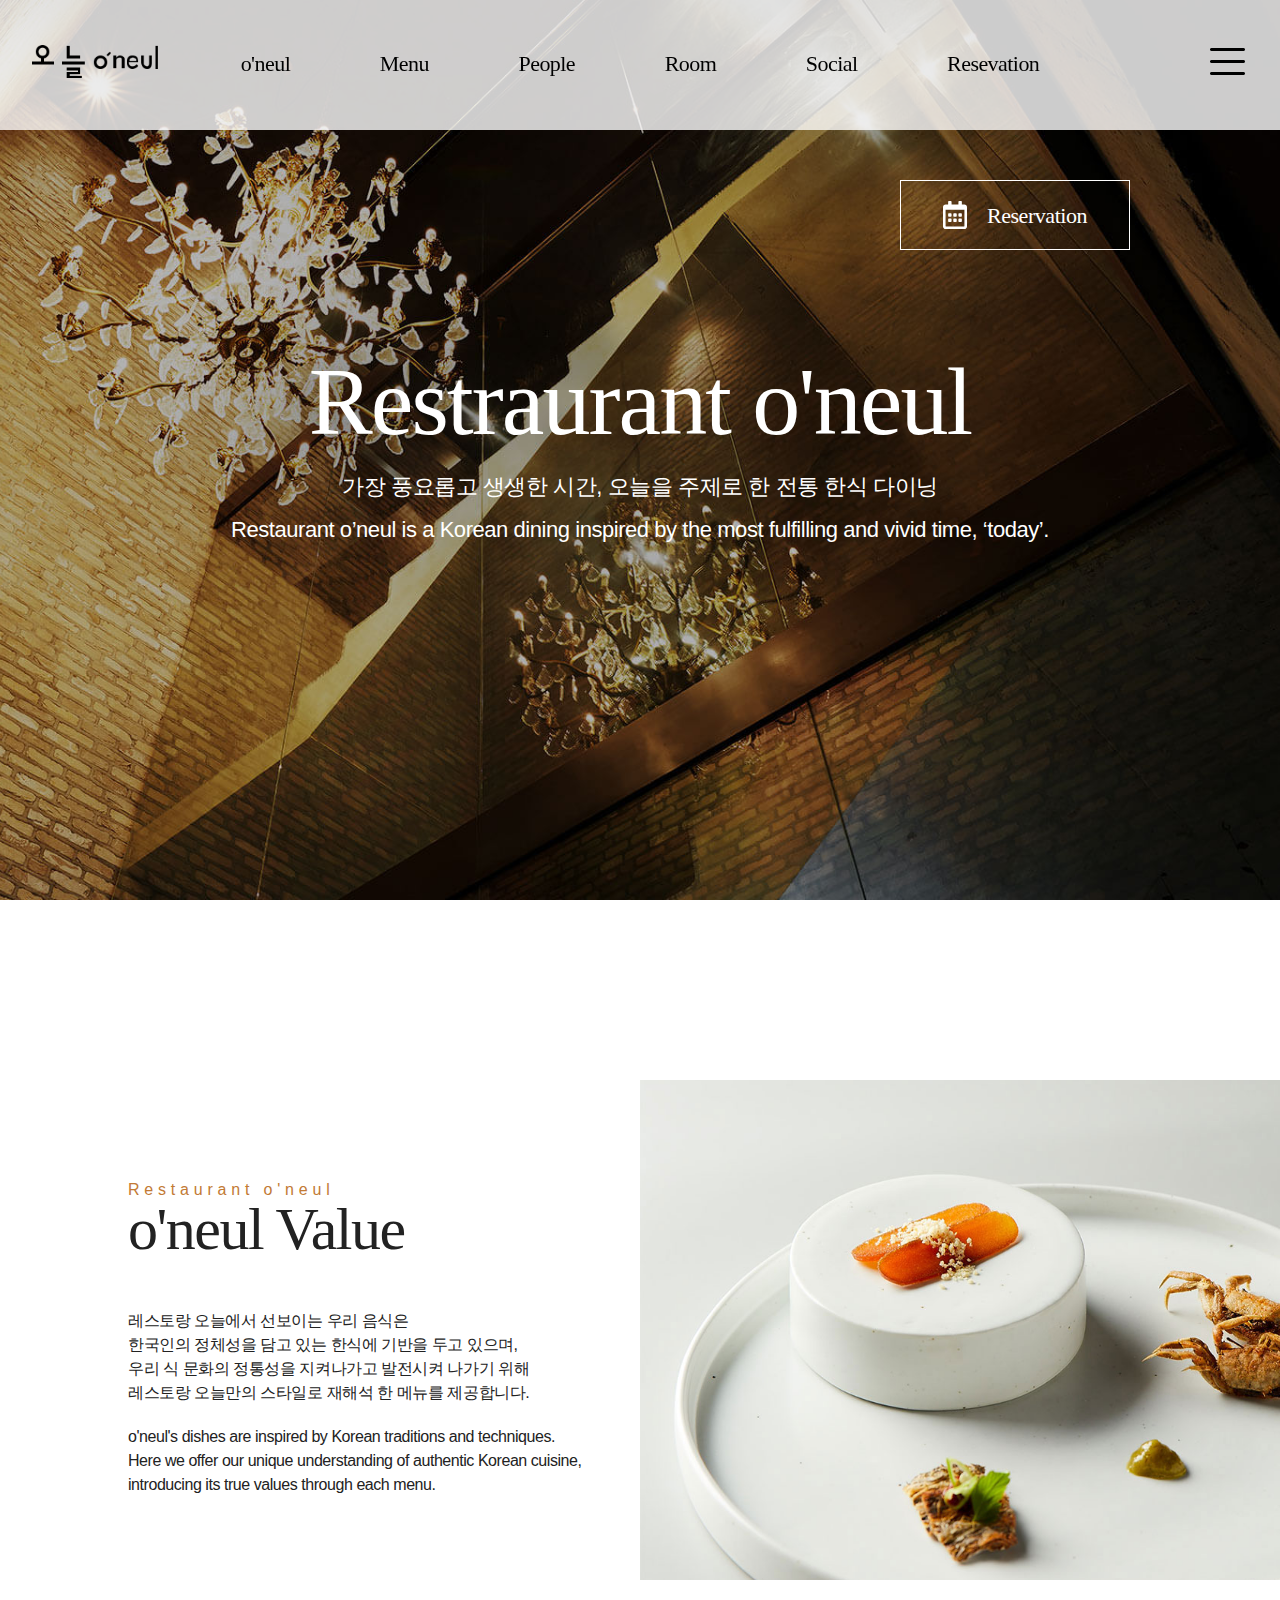
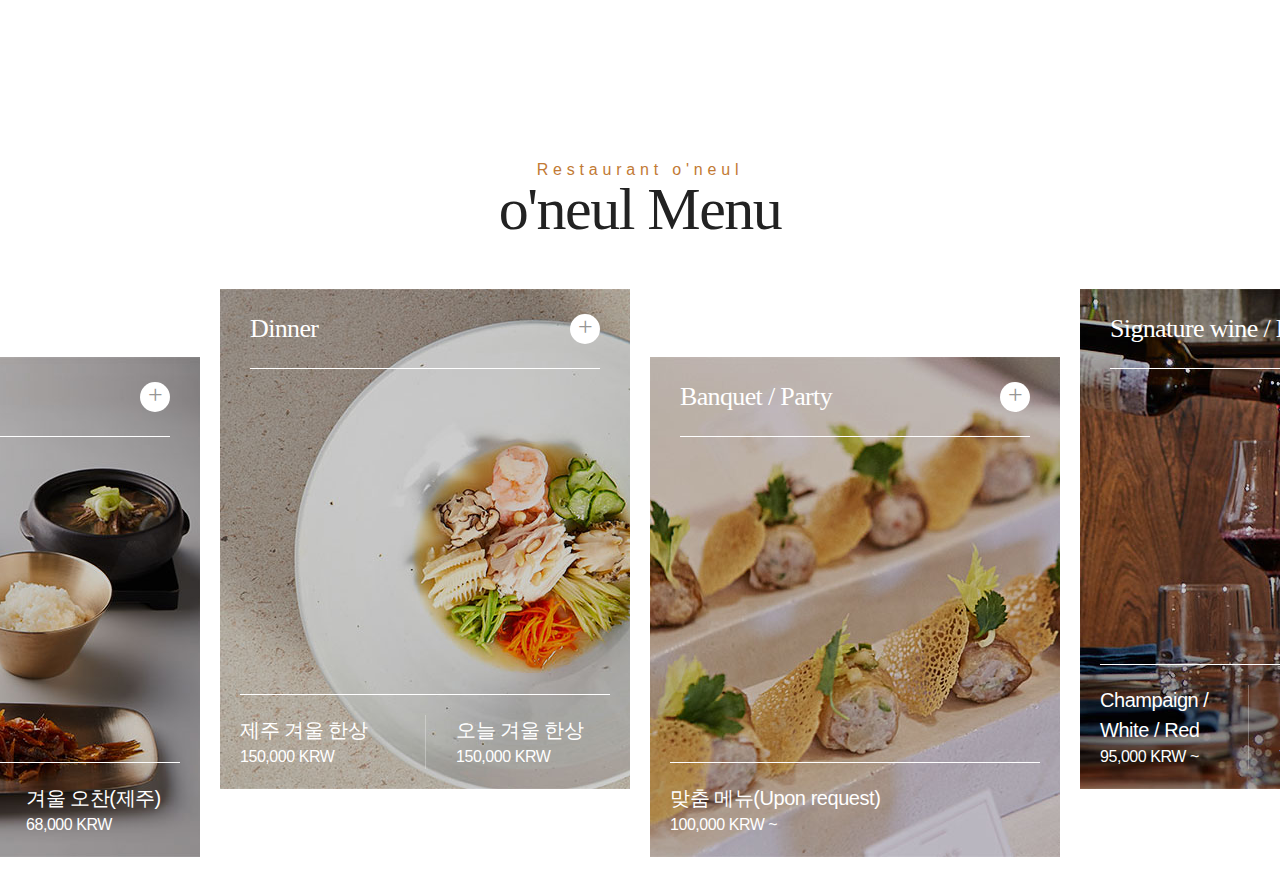
==== index0113.html @ d7eaad67 "main menu/room 추가" ====
<!DOCTYPE html>
<html lang="en">
<head>
   <meta charset="UTF-8">
   <meta name="viewport" content="width=device-width, initial-scale=1.0">
   <title>레스토랑 오늘</title>

   <style>

      * { margin: 0; padding: 0; box-sizing: border-box; }

      body { font-family: 'Montserrat'; font-size: 16px; line-height: 1.5; color:rgb(34,34,34); font-weight: 200; letter-spacing: -0.45px; } 

      a { text-decoration: none;}
      a:hover { color:rgb(194,122,52);}

      h1 { font-family: 'Montaga', serif; font-size: 96px; font-weight: 400;  letter-spacing: -1.92px; line-height: 1; color:white; }

      h2 { font-family: 'Montaga', serif; font-size: 60px; font-weight: 400;  letter-spacing: -1.5px; line-height: 1; }

      h3 { font-family: 'Montserrat', 'Noto Sans KR', sans-serif; font-size: 22px; font-weight: 100; }

      h4 { font-family: 'Montaga'; font-size: 22px; font-weight: 100; }

      h5 { font-family: 'Montserrat', 'Noto Sans KR', sans-serif; letter-spacing: 4.8px; line-height:1.2; font-weight: 400; font-size: 16px;  }

      p { font-family: 'Montserrat', 'Noto Sans KR', sans-serif;  }

      div, ul, li { background-size: cover; background-repeat: no-repeat; background-position: center center; }

     
      ul, ol, dl { list-style: none;}



      /* Header 부분 */

      .gnb_wrap { width:100%; height:130px; background-color:rgba(255,255,255,0.8); display: flex; justify-content: space-between; padding:0 2.5%; align-items: center; position: fixed; top:0px; left:0px; z-index: 10000;}
      
      .gnb_menu_a { padding: 0 43px; height: 100%; font-family: 'Montserrat'; font-size: 22px; letter-spacing: -0.55px; color:black; line-height: 22px; font-weight: 400;}
      
      .gnb_logo_img { width: 127.5px;}
      .gnb_hiddenmenu {width: 127.5px; text-align: right;}

      /* Hero 부분 */

      .hero_wrap { width: 100%; height: 100vh; background-image: url(img/visual01.jpg); display: flex; justify-content: center; align-items: center;
      position: relative;
       }
      .hero_title { text-align: center; color:white;}

      .margin_b_10 { margin-bottom: 10px;}
      .margin_b_20 { margin-bottom: 20px;}
      .margin_b_50 { margin-bottom: 50px;}


      .fs_18 { font-size: 18px;}
      .fs_20 { font-size: 20px;}
      .fs_22 { font-size: 22px;}

      .text_center {text-align: center;}

      .c_point {color:rgb(194,122,52); }

      .hero_reservation { width: 230px; height:70px; border:1px solid white; color:white; display: flex; 
      justify-content: center; align-items: center;
      position: absolute; top:180px; right:150px;}
      .hero_reservation_img { width: 24px; margin: 0 20px 0 0; color:white; fill:white;}
      .hero_reservation_a {color:white;}

      /* Main Info CSS */

      .main_info_wrap { width: 100%; height:680px; padding:180px 0 0 0;
      display: flex; justify-content: center;}
      .main_info { width: 1700px; height: 500px; display: flex;}
      .main_info_text { width: 50%; height: 100%; padding:100px 0 0 10%; }
      .main_info_img { width: 50%; height: 100%; background-image: url(img/mi_img01.jpg); }

      /* Main Menu CSS */

      .main_menu_wrap { width: 100%; height:auto; padding:180px 0 0 0;
      display: flex; justify-content: center;}
      .main_menu {  width: 1720px; height: auto;}
      .main_menu_ul { width: 100%; display: flex;}
      .main_menu_li { width: 410px; height: 500px; margin: 0 10px; padding: 20px; color:white; display: flex; flex-direction: column; justify-content: space-between;}

         /* CSS 선택자 사용 */
      .main_menu_ul li:nth-child(1) { background-image: url(img/mn_img01.jpg); margin: 68px 10px 30px; }
      .main_menu_ul li:nth-child(2) { background-image: url(img/mn_img02.jpg);}
      .main_menu_ul li:nth-child(3) { background-image: url(img/mn_img03.jpg); margin: 68px 10px 30px;}
      .main_menu_ul li:nth-child(4) { background-image: url(img/mn_img04.jpg);}
      
      .main_menu_li_title { border-bottom: 1px solid rgba(255,255,255,1); padding:0 0 20px; display: flex; justify-content: space-between; margin: 0 10px; align-items: center;}

      .main_menu_li_menu { border-top: 1px solid rgba(255,255,255,1); padding:20px 0 0; 
      display: flex;}
      .main_menu_li_menu_1, .main_menu_li_menu_2  { width: 50%;}

      .main_menu_li_menu div:nth-child(2) { border-left: 1px solid rgba(255,255,255,0.3); padding: 0 0 0 30px;}
      .main_menu_li_title span { font-family: 'Montaga'; font-size: 26px; font-weight: 400; letter-spacing: -0.65px; line-height: 39px;}
      .main_menu_li_title span:nth-child(2) {  width:30px; height: 30px; background-color: white; border-radius: 15px; display: flex; justify-content: center;  color:rgb(150,150,150); line-height: 25px;  font-size: 26px;}

      .width_40p {width: 40%;}
      .width_60p {width: 60%;}

   </style>

</head>
<body>
   <header>

      <!-- 데스크탑 화면 GNB -->
      <div class="gnb_wrap">

         <!-- gnb 메뉴 부분 -->
         <div class="gnb_logo"> 
            <img src="img/logo.png" alt="레스토랑 오늘 로고" class="gnb_logo_img">
         </div>

         <!-- gnb 메뉴 부분 -->
         <div class="gnb_menu"> 
            <a href="#" class="gnb_menu_a">o'neul</a>
            <a href="#" class="gnb_menu_a">Menu</a>
            <a href="#" class="gnb_menu_a">People</a>
            <a href="#" class="gnb_menu_a">Room</a>
            <a href="#" class="gnb_menu_a">Social</a>
            <a href="#" class="gnb_menu_a">Resevation</a>
         </div>

         <!-- gnb 히든 메뉴 부분 -->
         <div class="gnb_hiddenmenu">
            <img src="img/icon_menu.png" class="gnb_hiddenmenu_btn" alt="히든 메뉴 버튼">
         </div>
      </div>



   </header>

   <main>

      <!-- Hero -->
      <div class="hero_wrap">

         <!-- Hero 타이틀 부분 -->
         <div class="hero_title">
            <h1 class="margin_b_20">Restraurant o'neul</h1>
            <h3 class="margin_b_10">가장 풍요롭고 생생한 시간, 오늘을 주제로 한 전통 한식 다이닝</h3>
            <p class="fs_22">Restaurant o’neul is a Korean dining inspired by the most fulfilling and vivid time, ‘today’.</p>
         </div>
         <!-- Hero 예약 부분 -->
         <div class="hero_reservation">
               <img src="img/calendar-alt-regular.svg" class="hero_reservation_img">
               <h4><a href="#" class="hero_reservation_a">Reservation</a></h4>
         </div>
      </div>

      <!-- Main_Info -->

      <div class="main_info_wrap">
         <div class="main_info">
            <div class="main_info_text">
                  <h5 class="c_point">Restaurant o'neul</h5>
                  <h2 class="margin_b_50">o'neul Value</h2>
                  <p class="margin_b_20">레스토랑 오늘에서 선보이는 우리 음식은<br>
                  한국인의 정체성을 담고 있는 한식에 기반을 두고 있으며,<br>
                  우리 식 문화의 정통성을 지켜나가고 발전시켜 나가기 위해<br>
                  레스토랑 오늘만의 스타일로 재해석 한 메뉴를 제공합니다.</p>
                  <p>o'neul's dishes are inspired by Korean traditions and techniques.<br>
                     Here we offer our unique understanding of authentic Korean cuisine,<br>
                     introducing its true values through each menu.            
                  </p> 
            </div>
            <div class="main_info_img">
            </div>
         </div>
      </div>

      <!-- Main Menu -->

      <div class="main_menu_wrap">
         <div class="main_menu">
            <h5 class="text_center c_point">Restaurant o'neul</h5>
            <h2 class="text_center margin_b_50">o'neul Menu</h2>
            <ul class="main_menu_ul">
               <li class="main_menu_li"> 
                  <div class="main_menu_li_title">
                     <span>Luncheon</span>
                     <span>+</span>
                  </div>
                  <div class="main_menu_li_menu">
                     <div class="main_menu_li_menu_1" >
                        <p class="fs_20">오늘 오찬(제주)</p>
                        <p>55,000 KRW</p>
                     </div>
                     <div class="main_menu_li_menu_2">
                        <p class="fs_20">겨울 오찬(제주)</p>
                        <p>68,000 KRW</p>
                     </div> 
                  </div>
               </li>
 
               <li class="main_menu_li"> 
                  <div class="main_menu_li_title">
                     <span>Dinner</span>
                     <span>+</span>
                  </div>
                  <div class="main_menu_li_menu">
                     <div class="main_menu_li_menu_1">
                        <p class="fs_20">제주 겨울 한상</p>
                        <p>150,000 KRW</p>
                     </div>
                     <div class="main_menu_li_menu_2">
                        <p class="fs_20">오늘 겨울 한상</p>
                        <p>150,000 KRW</p>
                     </div> 
                  </div>
               </li>

               <li class="main_menu_li"> 
                  <div class="main_menu_li_title">
                     <span >Banquet / Party</span>
                     <span>+</span>
                  </div>
                  <div class="main_menu_li_menu">
                     <div class="main_menu_li_menu_1 width_60p">
                        <p class="fs_20">맞춤 메뉴(Upon request)</p>
                        <p>100,000 KRW ~</p>
                     </div>
                   
                  </div>
               </li>
   
               <li class="main_menu_li"> 
                  <div class="main_menu_li_title">
                     <span>Signature wine / Liquor </span>
                     <span>+</span>
                  </div>
                  <div class="main_menu_li_menu">
                     <div class="main_menu_li_menu_1 width_40p">
                        <p class="fs_20">Champaign / White / Red</p>
                        <p>95,000 KRW ~</p>
                     </div>
                     <div class="main_menu_li_menu_2 width_60p">
                        <p class="fs_20">Korean Traditional Liquor Pairing</p>
                        <p>70,000 KRW ~</p>
                     </div> 
                  </div>
               </li>
            </ul>
         </div>
      </div>



   </main>


   <!-- <footer>사이트 주소, 연락처</footer> -->
</body>
</html>
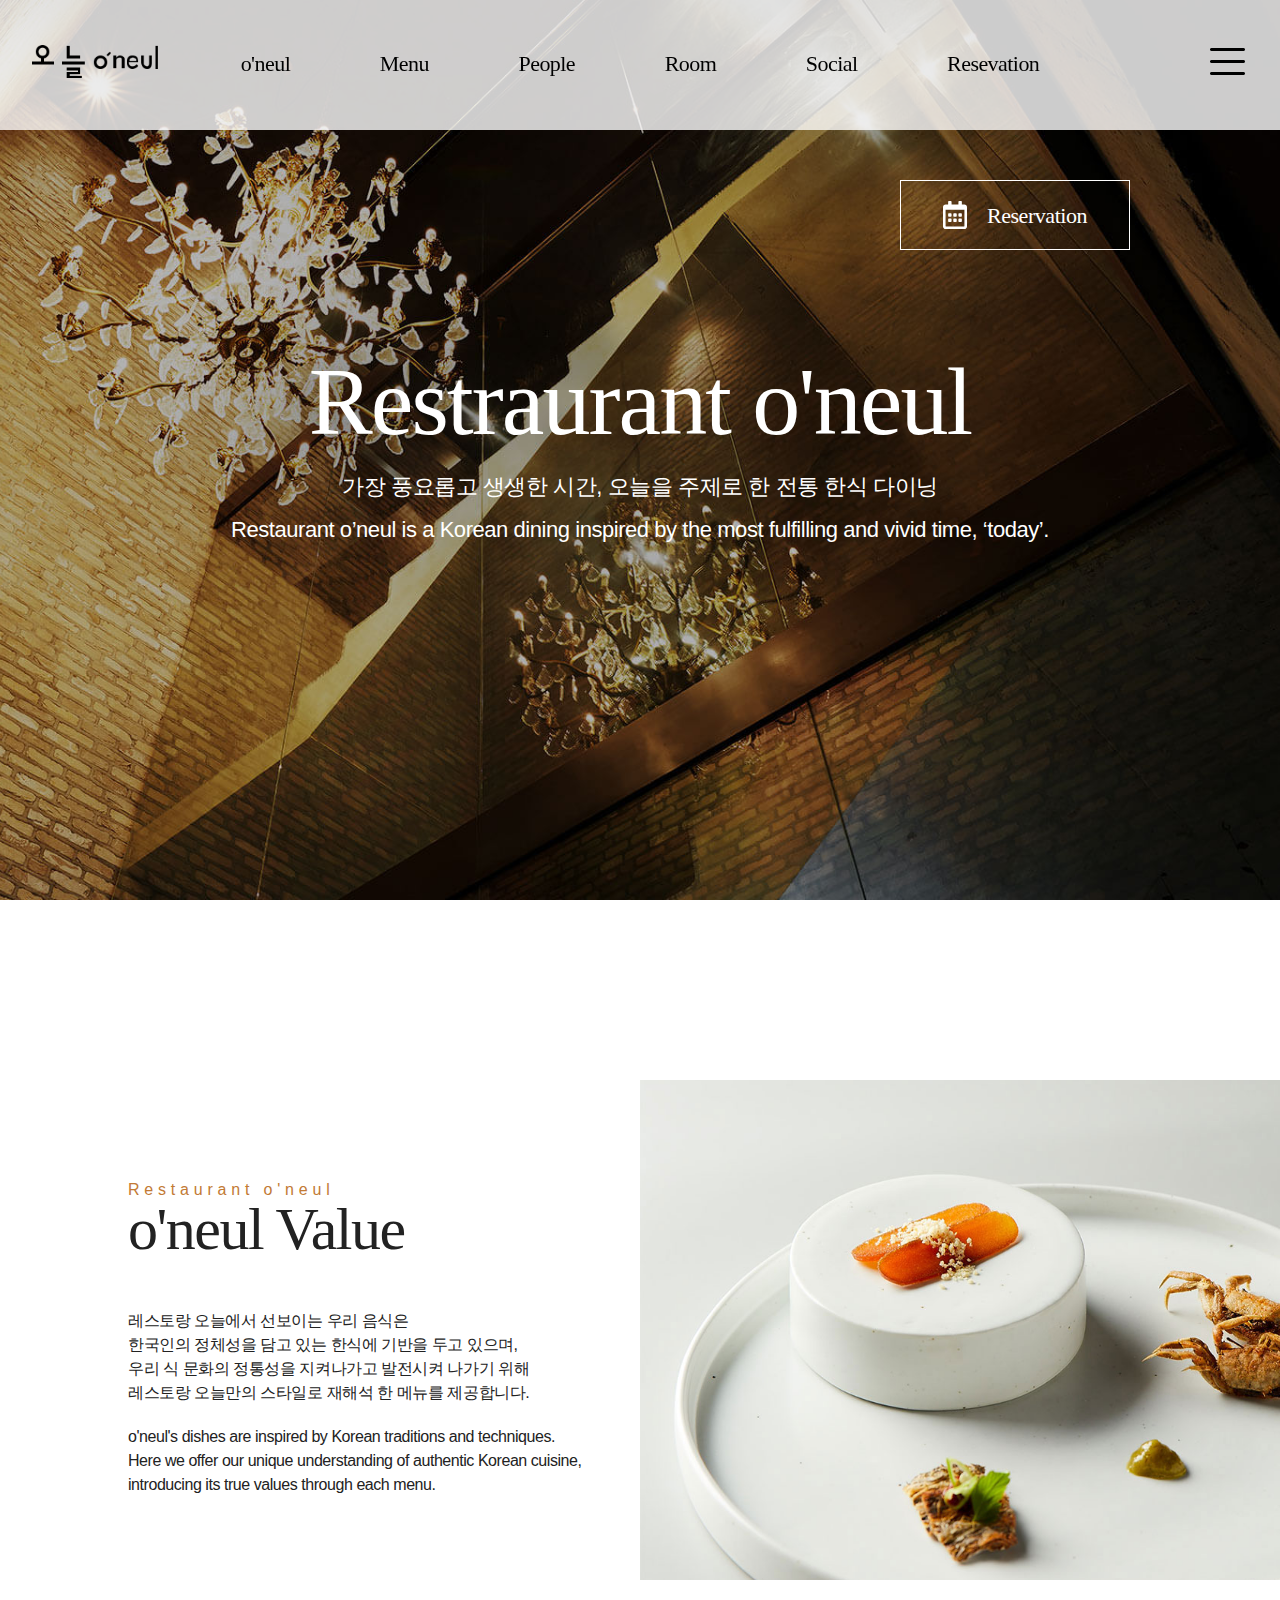
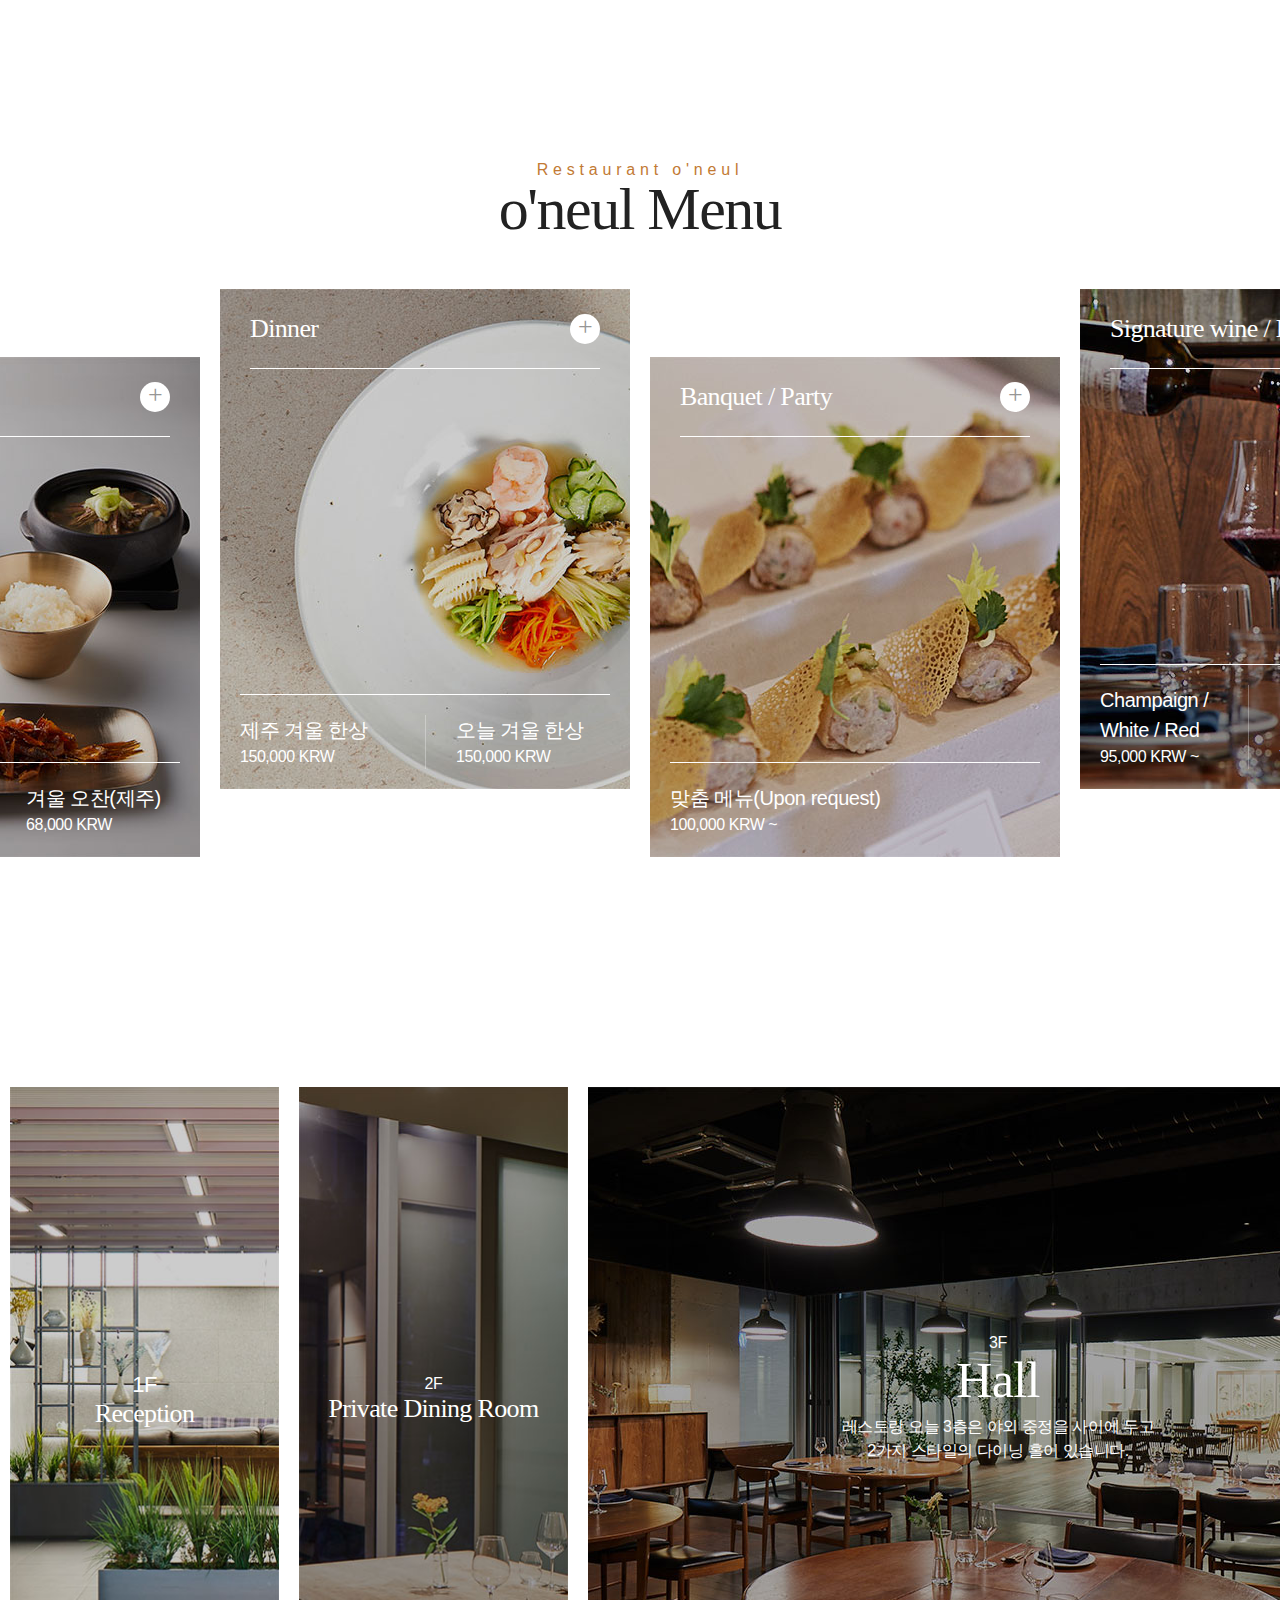
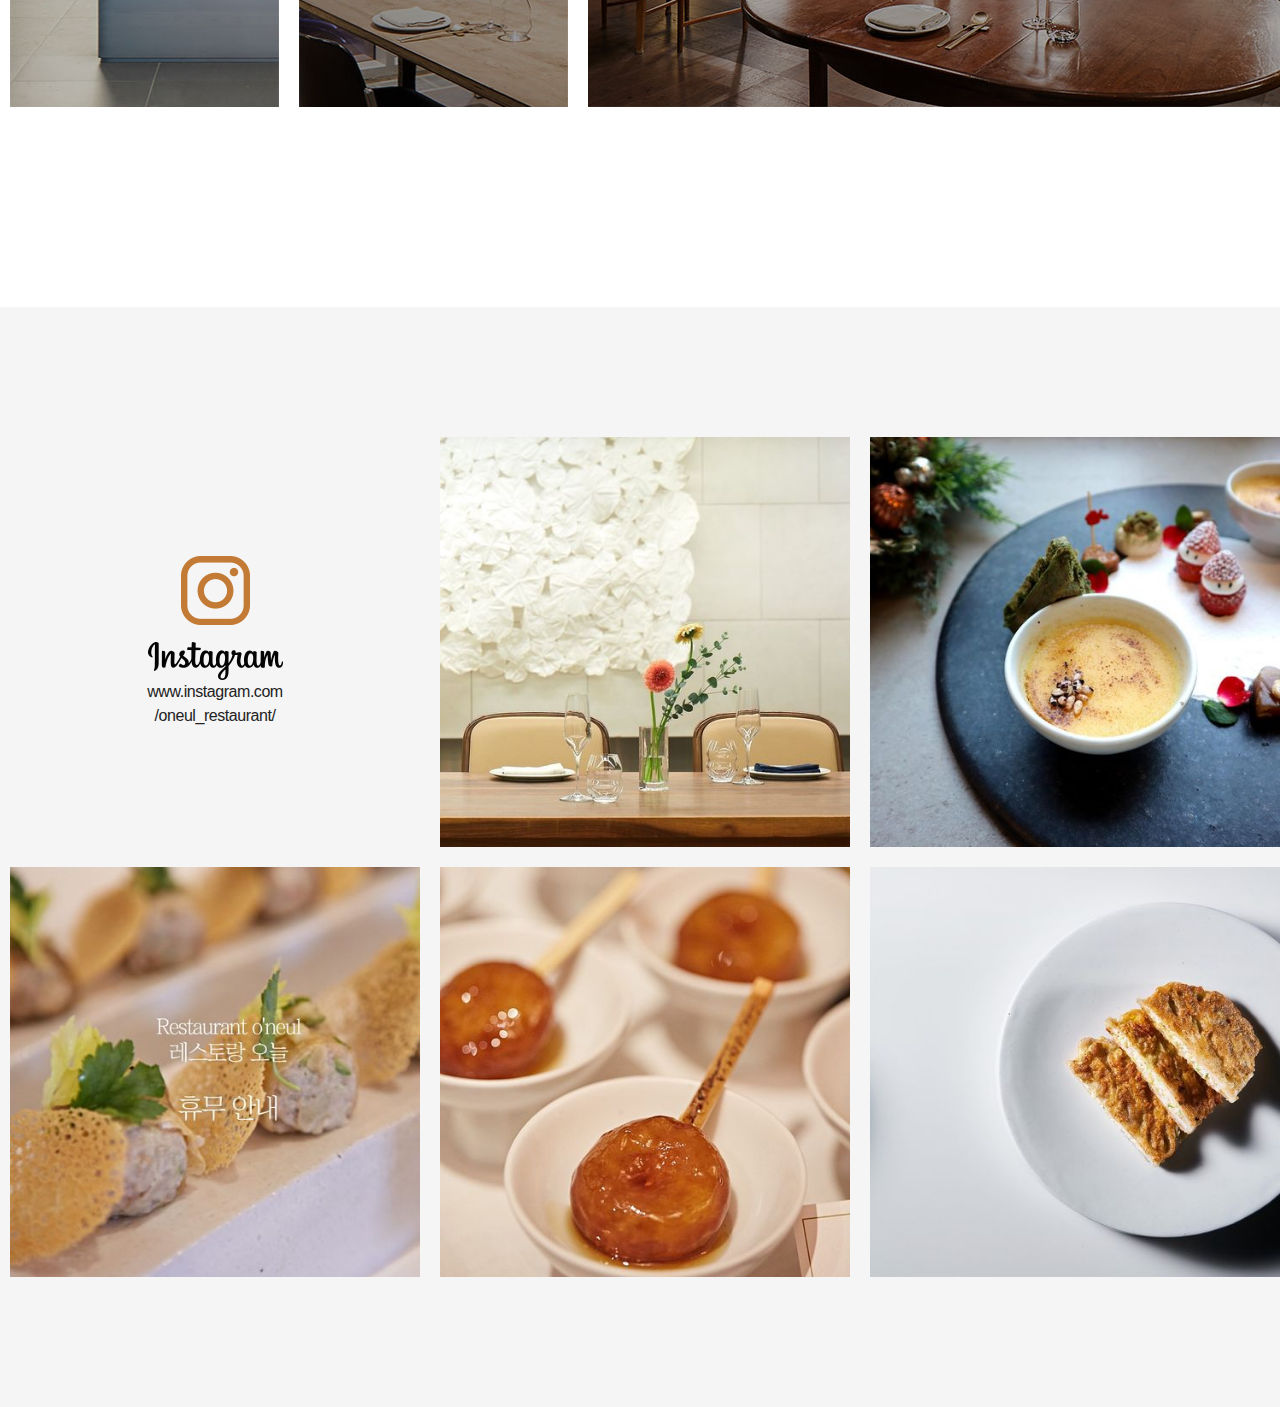
==== commit 5abfb939: "main room/insta 부분 추가" ====
--- a/index0113.html
+++ b/index0113.html
@@ -3,8 +3,11 @@
 <head>
    <meta charset="UTF-8">
    <meta name="viewport" content="width=device-width, initial-scale=1.0">
+   <meta name="description" content="가장 풍요롭고 생생한 시간, 오늘을 주제로 한 전통 한식 다이닝.">
+   <meta name="keywords" content="맛집, 한식, Korean food, Gangnam">
+   <meta name="author" content="행복에프엔씨재단">
    <title>레스토랑 오늘</title>
-
+   
    <style>
 
       * { margin: 0; padding: 0; box-sizing: border-box; }
@@ -103,6 +106,38 @@
       .width_40p {width: 40%;}
       .width_60p {width: 60%;}
 
+      /* Main Room */
+
+      .main_room_wrap { width: 100%; height: auto;  padding: 200px 0; }
+      .main_room{ width: 1720px; height: auto; margin: 0 auto; display: flex; color: white; text-align: center;}
+      /* 현재 박스 중앙에 위치하는 방법: margin: 0 auto; */
+      .main_room_li { position: relative; width: 269px; height: 620px; margin: 0 10px; display: flex; flex-direction: column; justify-content: center; align-items: center;}
+      /* 클래스 선택자보다 클래스+자손 선택자가 우선순위가 더 높다 */
+      .main_room li:nth-child(1){  background-image: url(img/mh_img01_bg.jpg); font-size: 22px; letter-spacing: -0.55px;}
+      .main_room li:nth-child(2){ background-image: url(img/mh_img02_bg.jpg);}
+      .main_room li:nth-child(3){ width: 820px; background-image: url(img/mh_img03.jpg);}
+      .main_room li:nth-child(4){ background-image: url(img/mh_img04_bg.jpg);}
+      .main_room_li h2 { font-size: 26px; letter-spacing: -0.65px; font-weight: 400;}
+      .main_room li:nth-child(3) h2 { font-size: 50px; margin: 0 0 10px;}
+      .main_room_more { position: absolute; right: 35px; bottom: 35px;}
+
+      /* Main Insta */
+
+      .main_insta_wrap { width: 100%; height: auto; padding: 120px 0; background-color: rgb(245, 245, 245);}
+      .main_insta {  width: 1720px; height: auto; margin: 0 auto; text-align: center; display: flex; flex-wrap: wrap;}
+      .main_insta li { position: relative; width: 410px; height: 410px; margin: 10px 10px;display: flex; flex-direction: column; justify-content: center; align-items: center;}
+      .main_insta li:nth-child(2) { background-image: url(img/136458730_495906511393408_5332860252362436134_n.jpg);}
+      .main_insta li:nth-child(3) { background-image: url(img/132959937_1290499964659911_664708517359452931_n.jpg);}
+      .main_insta li:nth-child(4) { background-image: url(img/131990846_191566195947105_2089723583636929327_n.jpg);}
+      .main_insta li:nth-child(5) { background-image: url(img/133832074_690723011619681_8426627785664852985_n.jpg);}
+      .main_insta li:nth-child(6) { background-image: url(img/135104635_1020340245117113_8548644064626972889_n.jpg);}
+      .main_insta li:nth-child(7) { background-image: url(img/133758315_739032170075306_8375994924420517090_n.jpg);}
+      .main_insta li:nth-child(8) { background-image: url(img/138316065_243118257250837_6744879438848618609_n.jpg);}
+      .main_insta li a { width: 100%; height: 100%; position: absolute; top: 0; left: 0;}
+      /*  <a>에 width: 100%; height: 100%; 을 적용시켜 전체 공간이 클릭될 수 있도록 함 */
+
+      
+      
    </style>
 
 </head>
@@ -251,6 +286,52 @@
          </div>
       </div>
 
+      <!-- main room -->
+      <div class="main_room_wrap">
+         
+            <ul class="main_room">
+               <li class="main_room_li">
+                  <p>1F</p>
+                  <h2>Reception</h2>
+               </li>
+               <li class="main_room_li">
+                  <p>2F</p>
+                  <h2>Private Dining Room</h2>
+               </li>
+               <li class="main_room_li">
+                  <p>3F</p>
+                  <h2>Hall</h2>
+                  <p>레스토랑 오늘 3층은 야외 중정을 사이에 두고<br>
+                     2가지 스타일의 다이닝 홀이 있습니다.</p>
+                  <p class="main_room_more">more &rarr;</p>
+               </li>
+               <li class="main_room_li">
+                  <p>Banquet/Party</p>
+                  <h2>Dining events</h2>
+               </li>
+            </ul>
+         
+      </div>
+
+      <!-- main insta -->
+      <div class="main_insta_wrap">
+         <ul class="main_insta">
+            <li>
+               <img src="img/mis_insta.png" alt="">
+               <p>www.instagram.com<br>
+                  /oneul_restaurant/</p>
+                  <a href="https://www.instagram.com/oneul_restaurant/"></a>
+            </li>
+            <li><a href="https://www.instagram.com/oneul_restaurant/"></a></li>
+            <li><a href="https://www.instagram.com/oneul_restaurant/"></a></li>
+            <li><a href="https://www.instagram.com/oneul_restaurant/"></a></li>
+            <li><a href="https://www.instagram.com/oneul_restaurant/"></a></li>
+            <li><a href="https://www.instagram.com/oneul_restaurant/"></a></li>
+            <li><a href="https://www.instagram.com/oneul_restaurant/"></a></li>
+            <li><a href="https://www.instagram.com/oneul_restaurant/"></a></li>
+
+         </ul>
+      </div>
 
 
    </main>
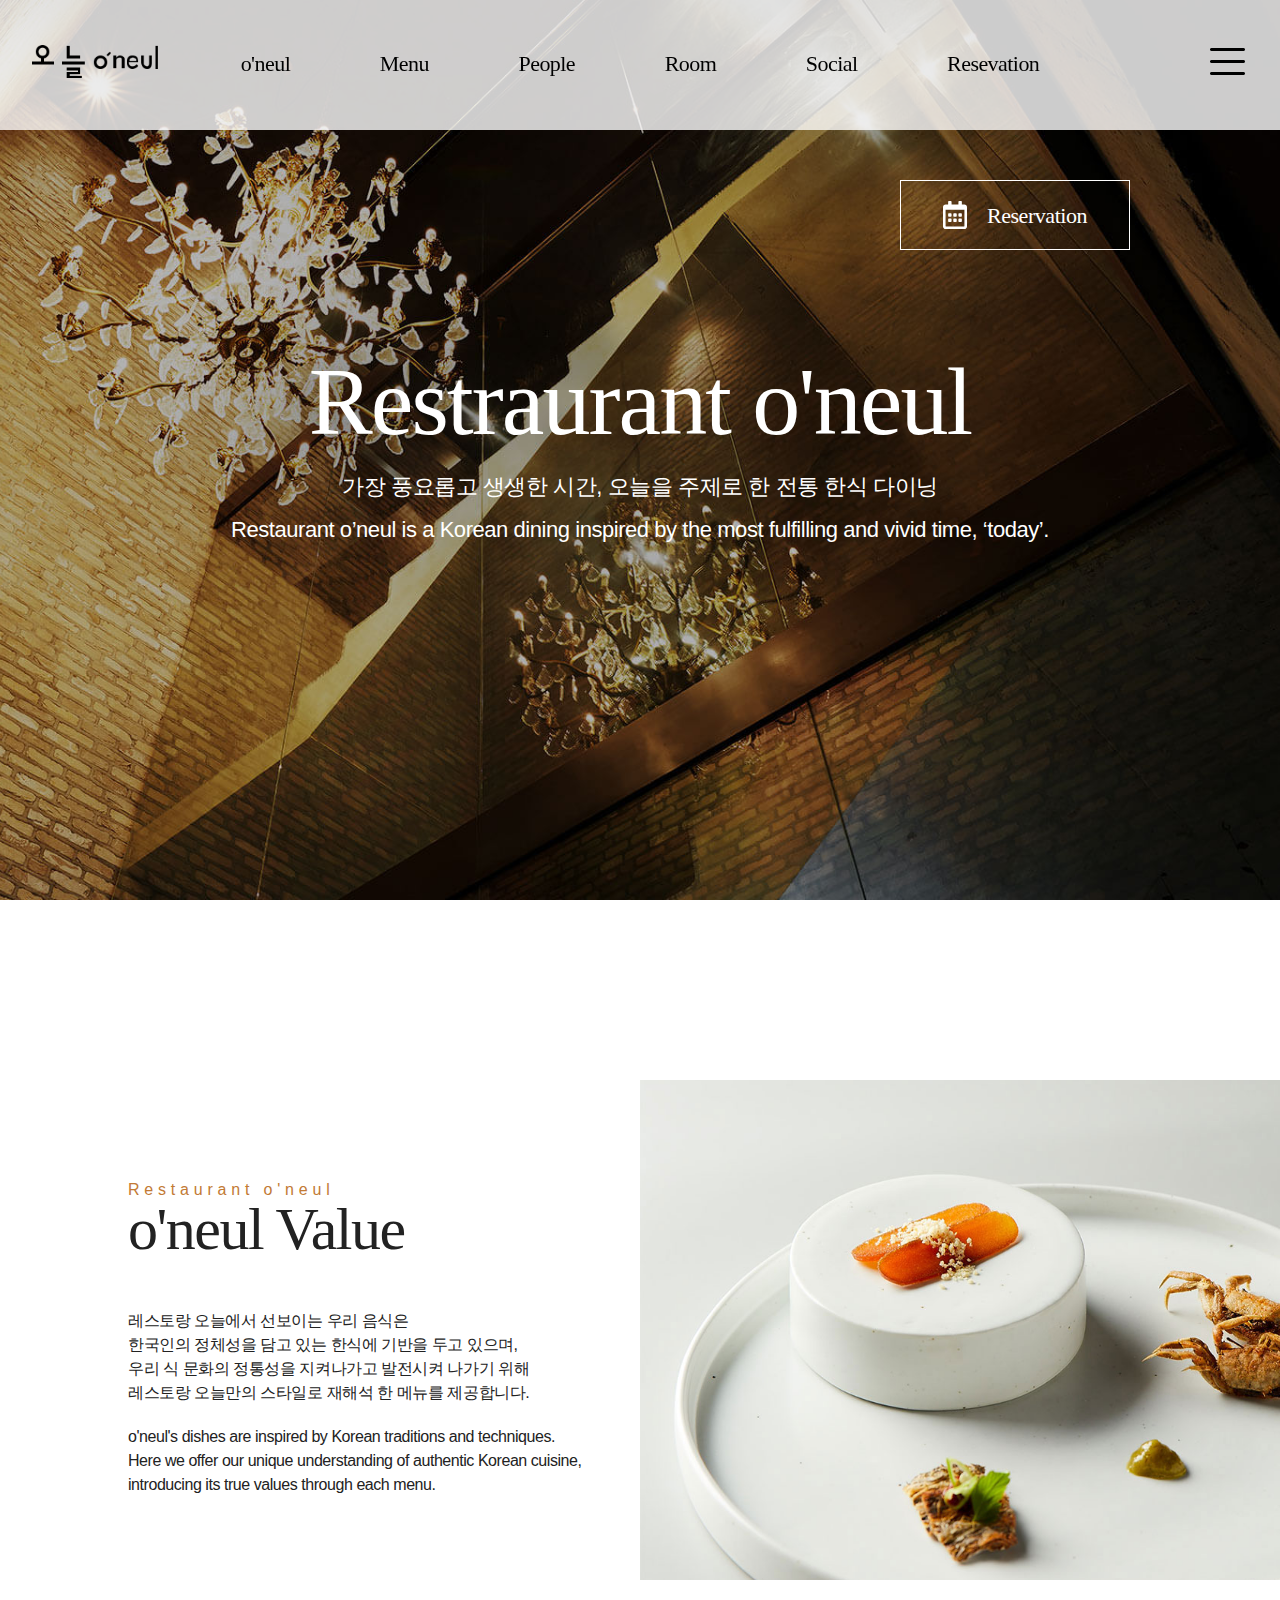
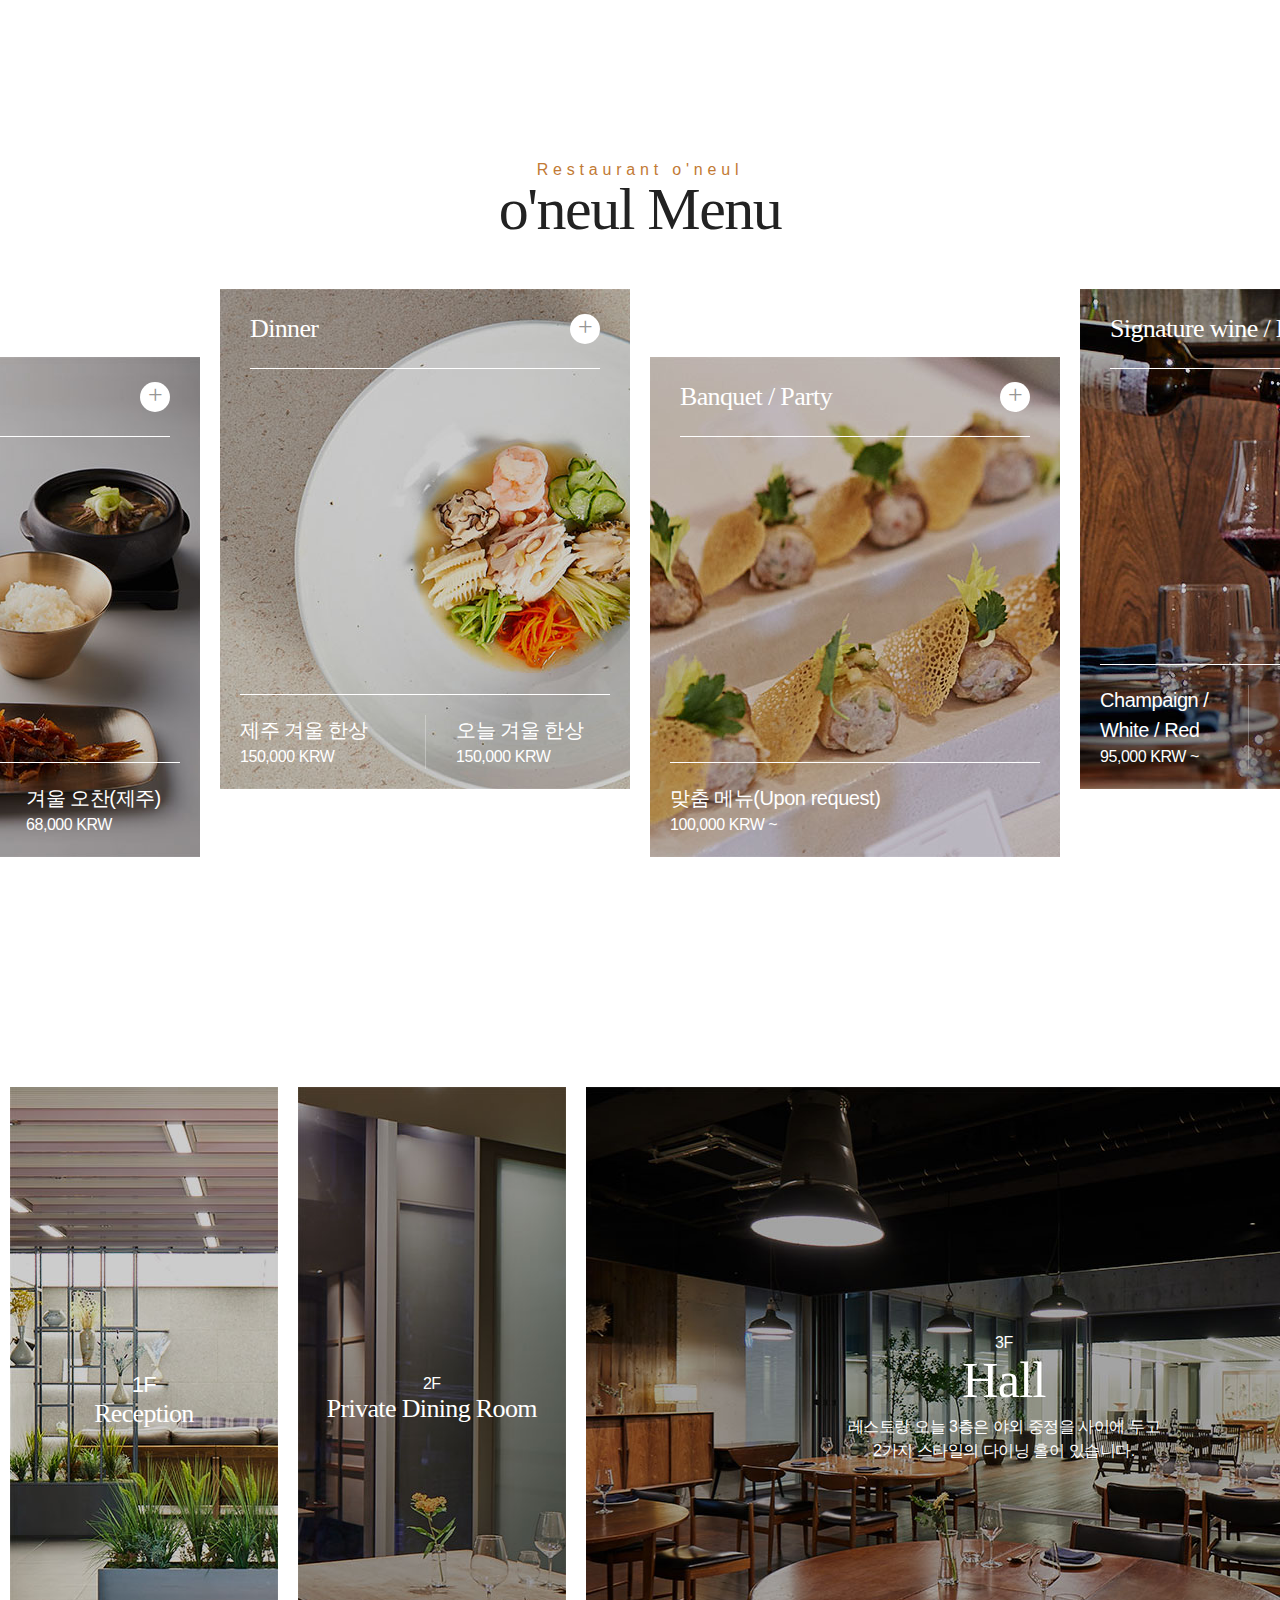
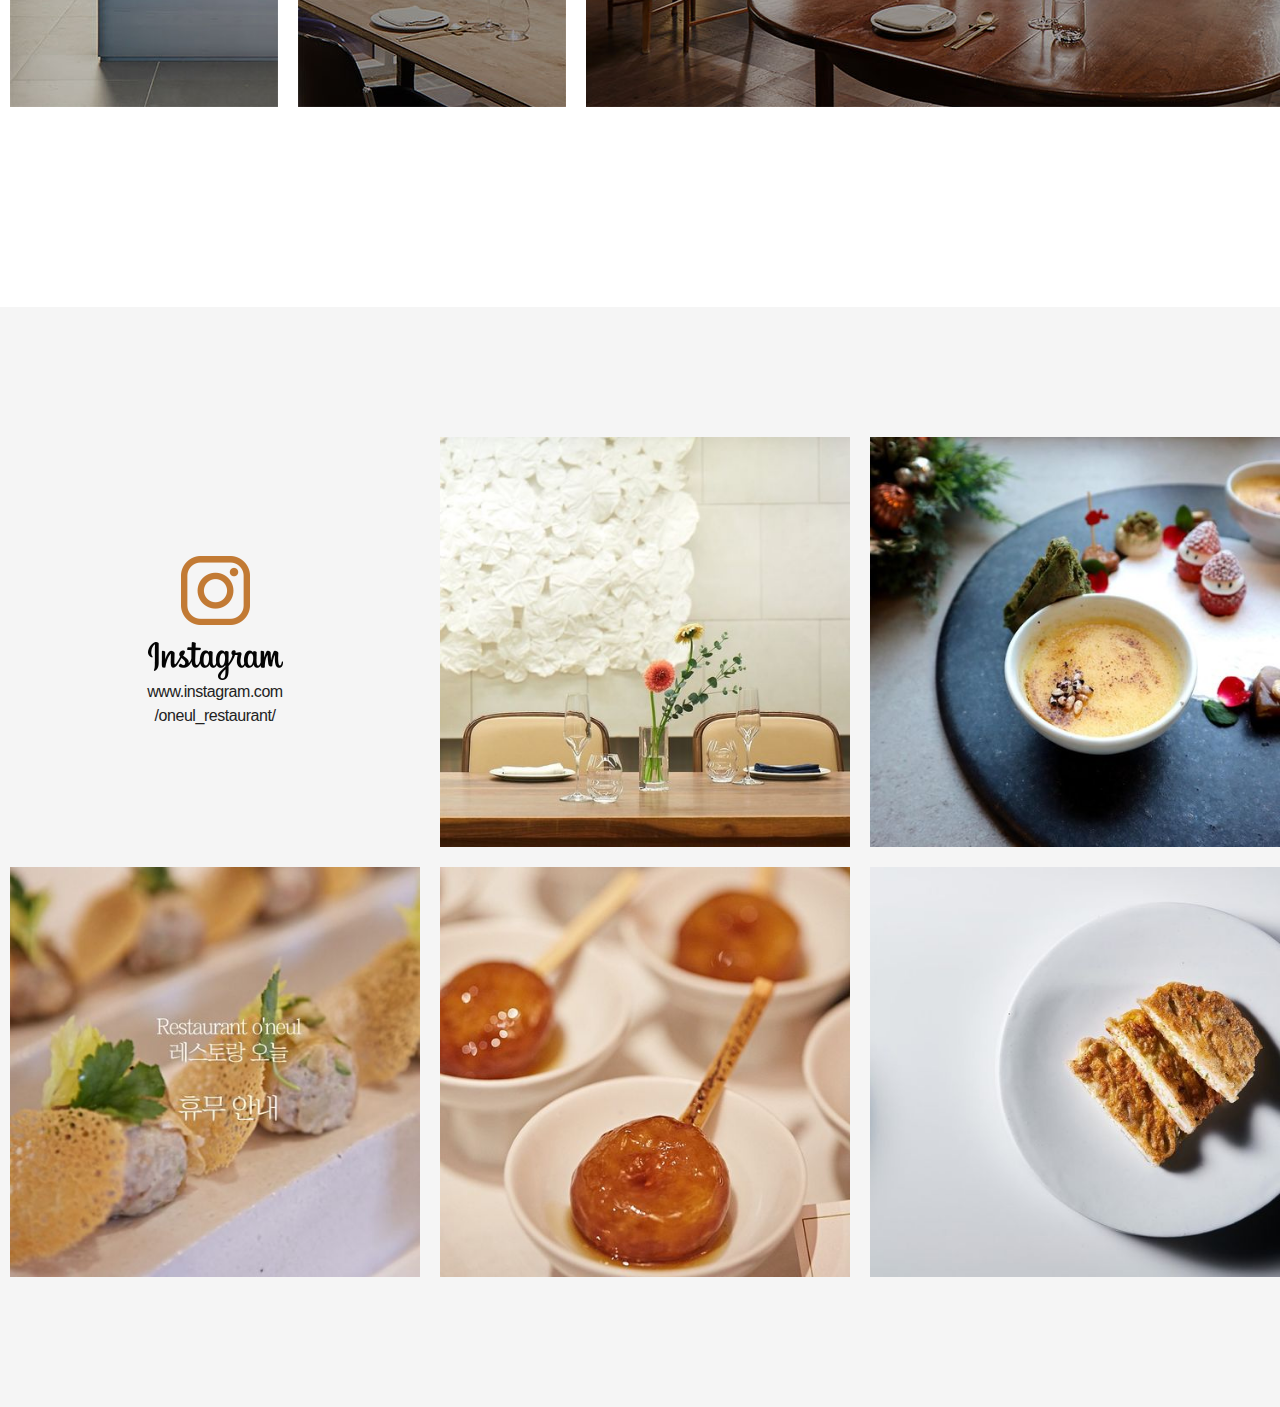
==== commit 8c956417: "" ====
--- a/index0113.html
+++ b/index0113.html
@@ -115,7 +115,7 @@
       /* 클래스 선택자보다 클래스+자손 선택자가 우선순위가 더 높다 */
       .main_room li:nth-child(1){  background-image: url(img/mh_img01_bg.jpg); font-size: 22px; letter-spacing: -0.55px;}
       .main_room li:nth-child(2){ background-image: url(img/mh_img02_bg.jpg);}
-      .main_room li:nth-child(3){ width: 820px; background-image: url(img/mh_img03.jpg);}
+      .main_room li:nth-child(3){ width: 840px; background-image: url(img/mh_img03.jpg);}
       .main_room li:nth-child(4){ background-image: url(img/mh_img04_bg.jpg);}
       .main_room_li h2 { font-size: 26px; letter-spacing: -0.65px; font-weight: 400;}
       .main_room li:nth-child(3) h2 { font-size: 50px; margin: 0 0 10px;}
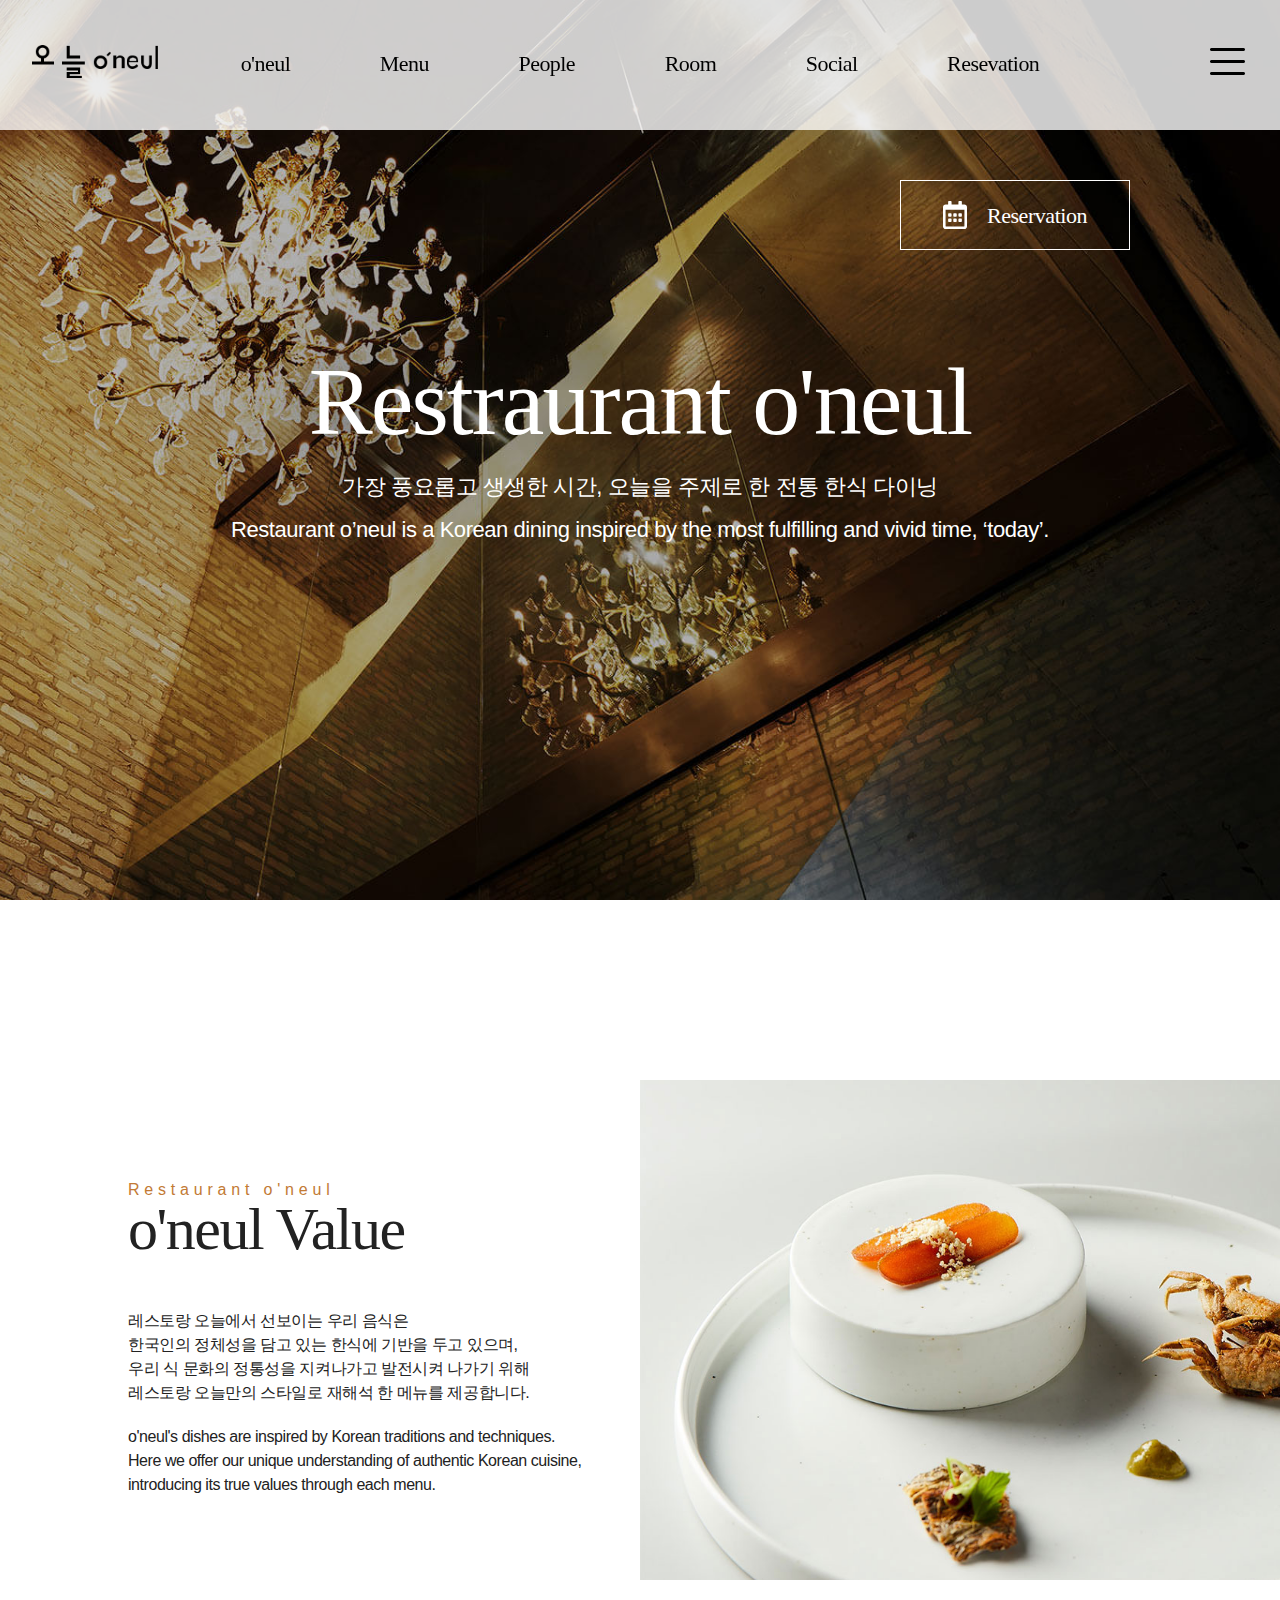
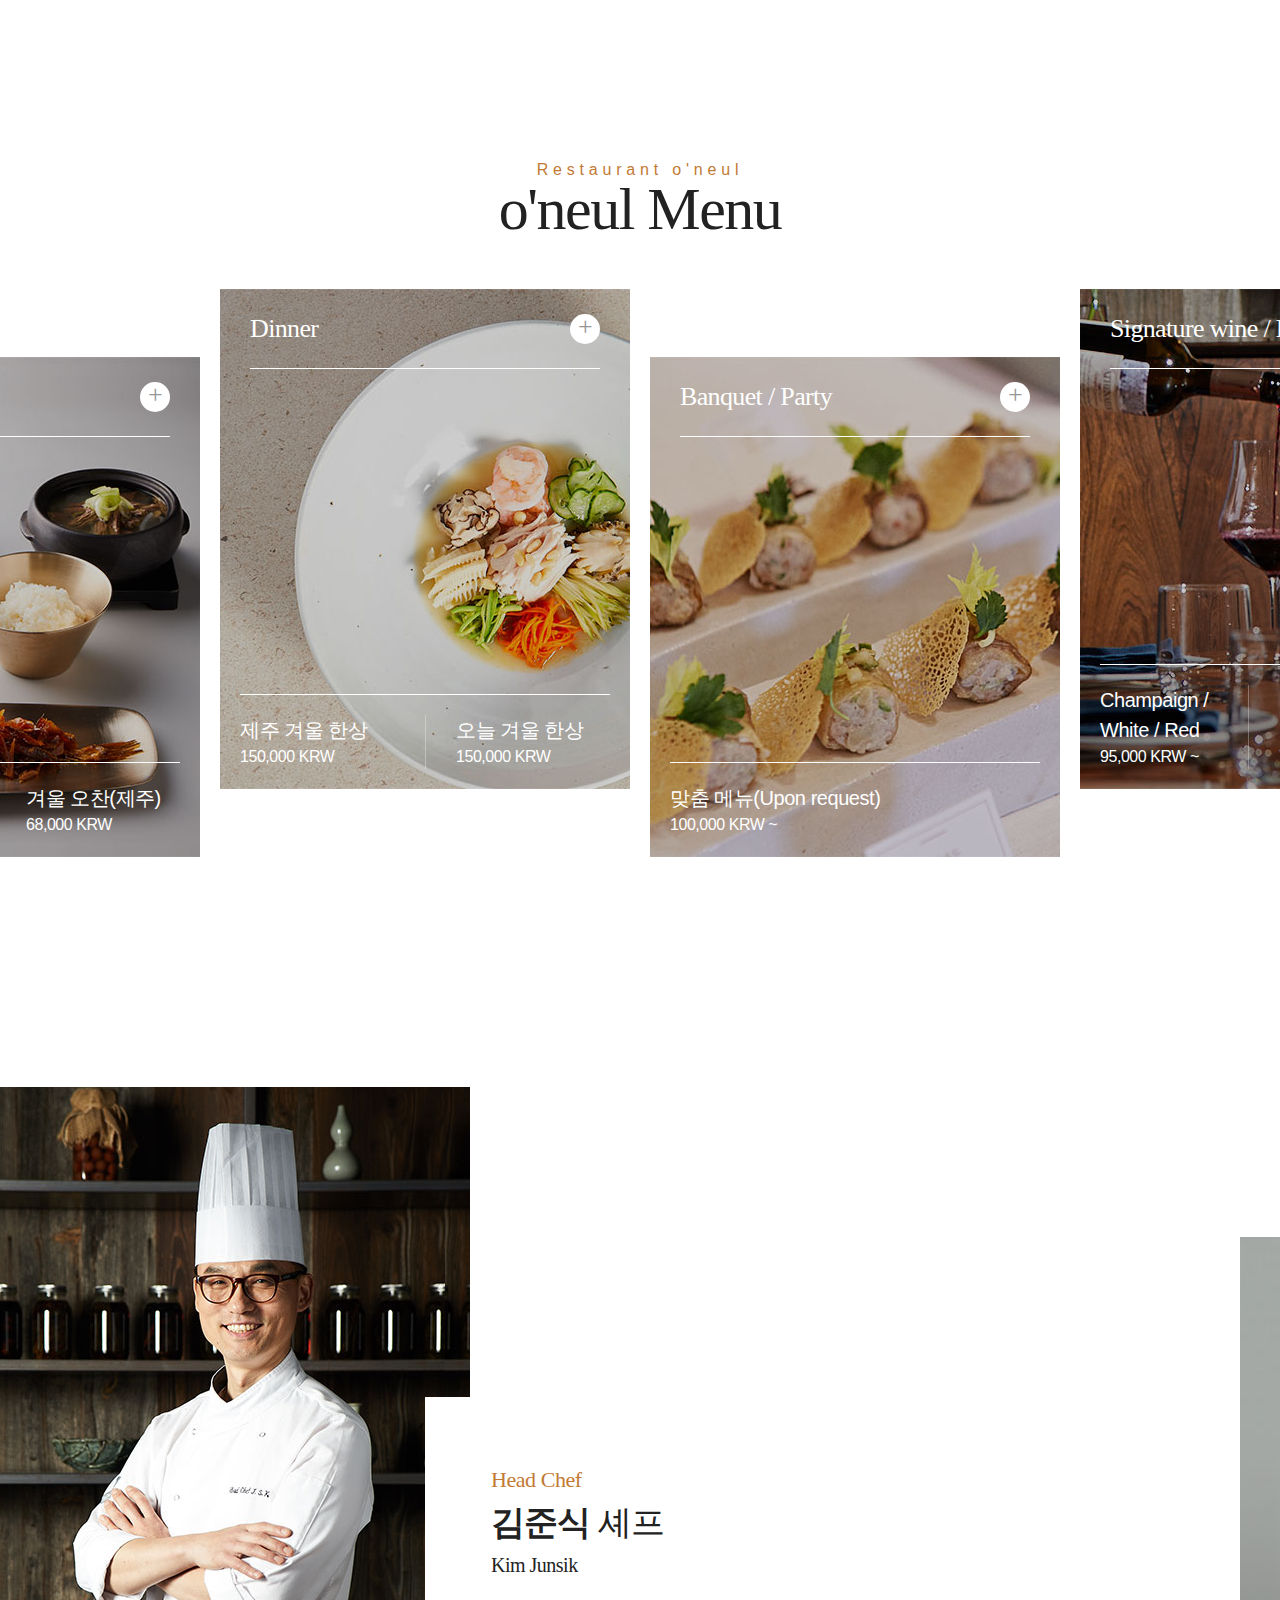
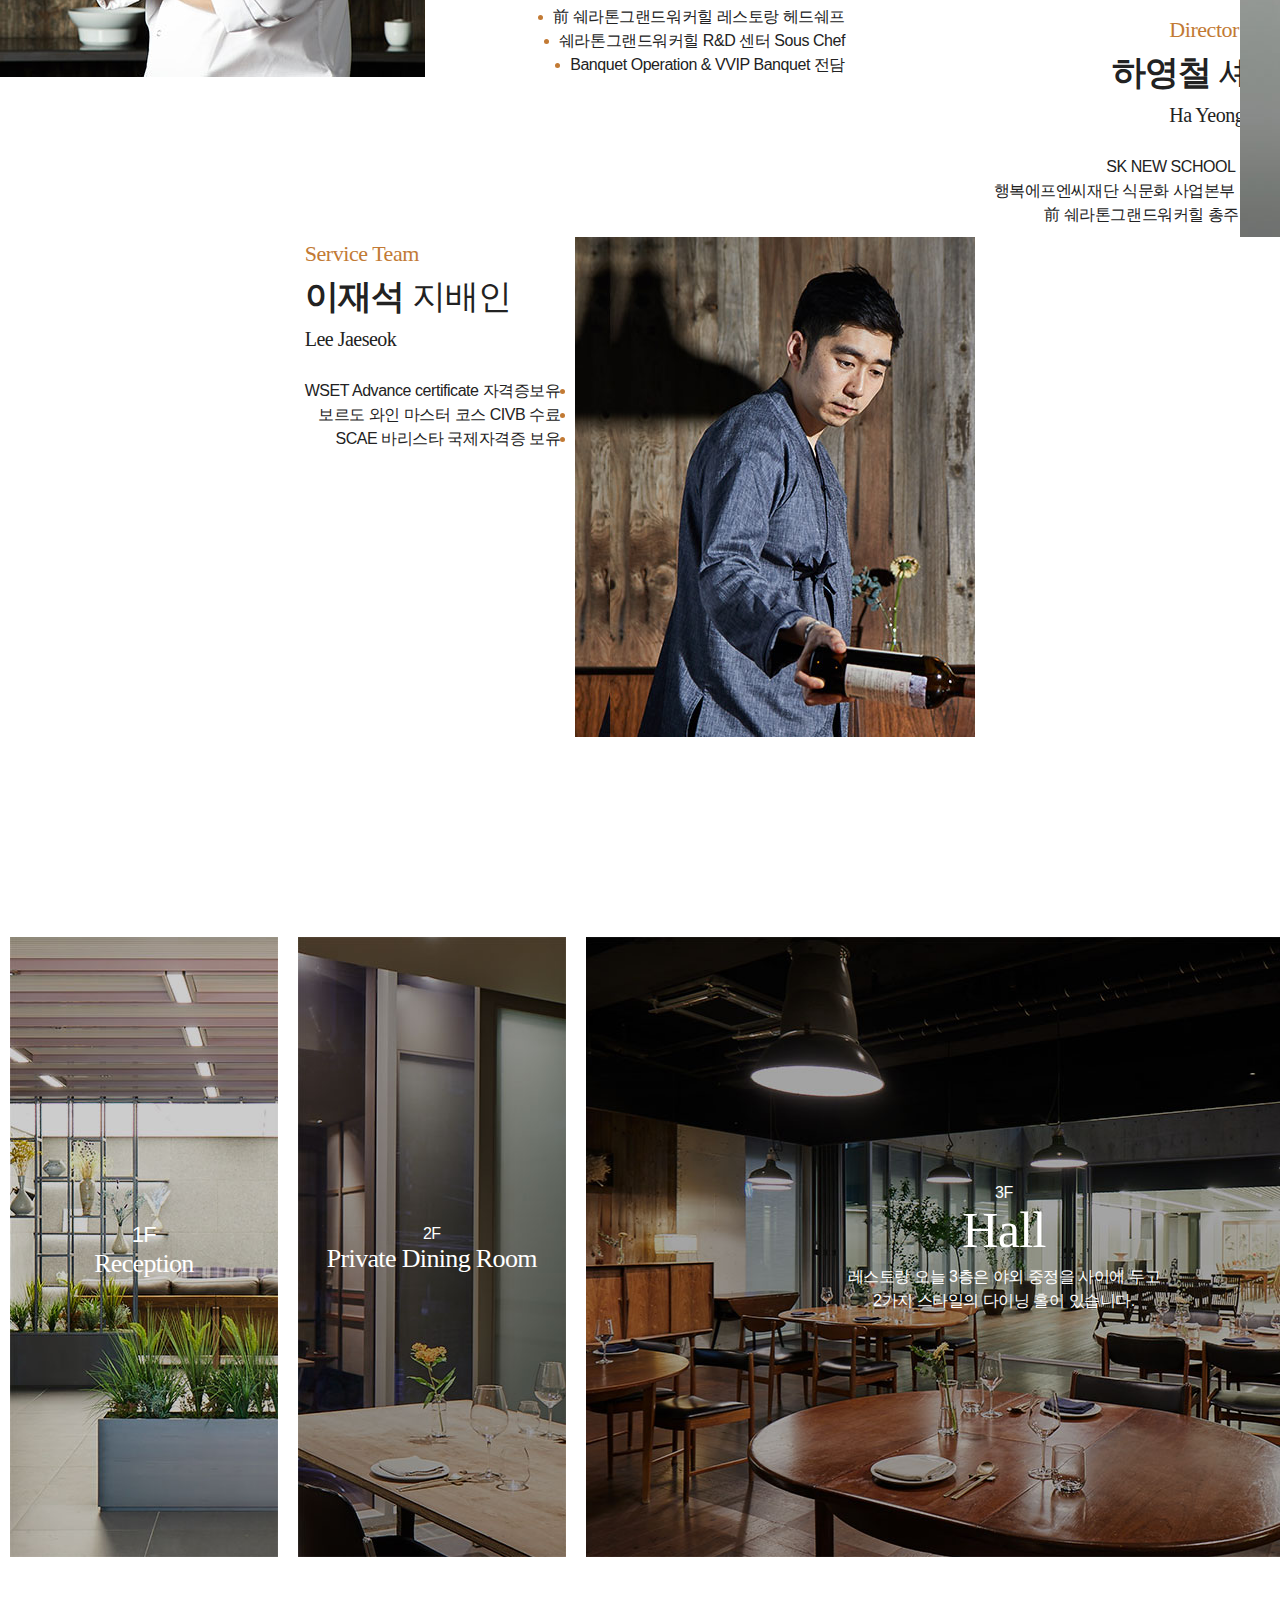
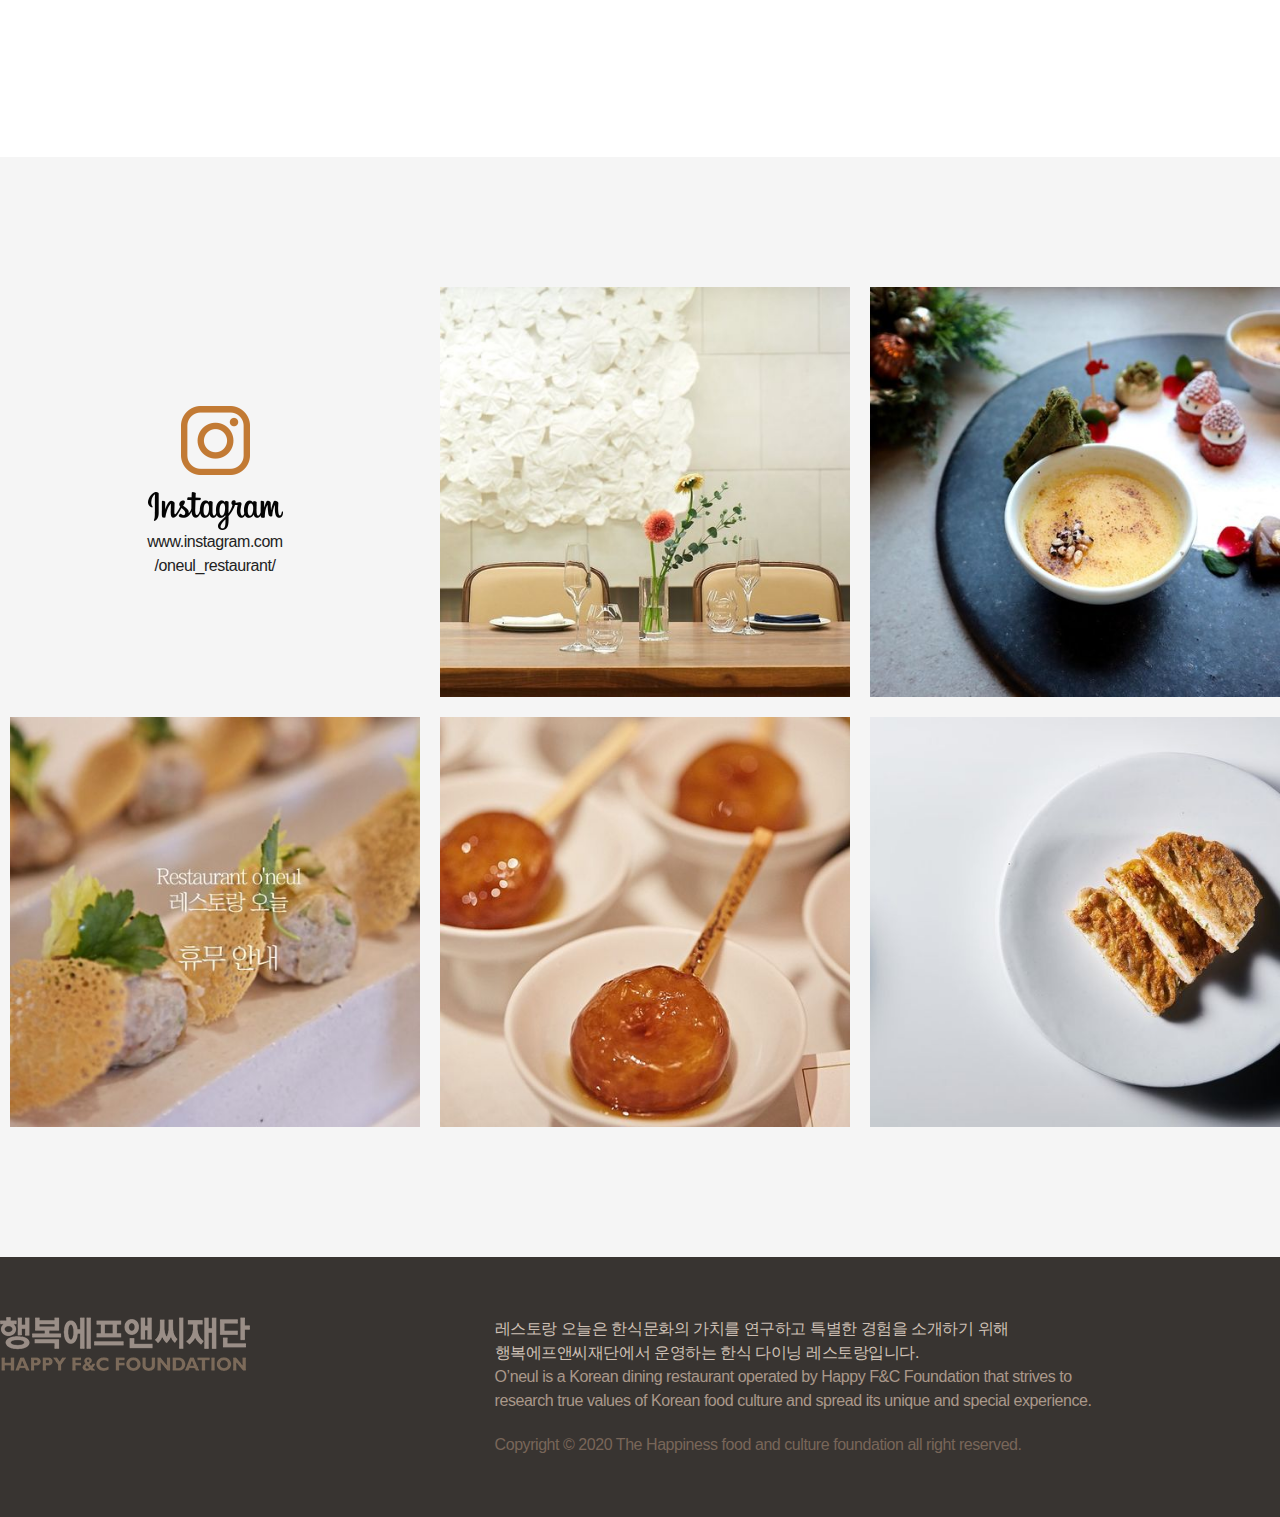
==== commit 10b7471b: "main-people 추가" ====
--- a/index0113.html
+++ b/index0113.html
@@ -1,5 +1,6 @@
 <!DOCTYPE html>
 <html lang="en">
+
 <head>
    <meta charset="UTF-8">
    <meta name="viewport" content="width=device-width, initial-scale=1.0">
@@ -7,140 +8,646 @@
    <meta name="keywords" content="맛집, 한식, Korean food, Gangnam">
    <meta name="author" content="행복에프엔씨재단">
    <title>레스토랑 오늘</title>
-   
+
    <style>
-
-      * { margin: 0; padding: 0; box-sizing: border-box; }
-
-      body { font-family: 'Montserrat'; font-size: 16px; line-height: 1.5; color:rgb(34,34,34); font-weight: 200; letter-spacing: -0.45px; } 
-
-      a { text-decoration: none;}
-      a:hover { color:rgb(194,122,52);}
-
-      h1 { font-family: 'Montaga', serif; font-size: 96px; font-weight: 400;  letter-spacing: -1.92px; line-height: 1; color:white; }
-
-      h2 { font-family: 'Montaga', serif; font-size: 60px; font-weight: 400;  letter-spacing: -1.5px; line-height: 1; }
-
-      h3 { font-family: 'Montserrat', 'Noto Sans KR', sans-serif; font-size: 22px; font-weight: 100; }
-
-      h4 { font-family: 'Montaga'; font-size: 22px; font-weight: 100; }
-
-      h5 { font-family: 'Montserrat', 'Noto Sans KR', sans-serif; letter-spacing: 4.8px; line-height:1.2; font-weight: 400; font-size: 16px;  }
-
-      p { font-family: 'Montserrat', 'Noto Sans KR', sans-serif;  }
-
-      div, ul, li { background-size: cover; background-repeat: no-repeat; background-position: center center; }
-
-     
-      ul, ol, dl { list-style: none;}
+      * {
+         margin: 0;
+         padding: 0;
+         box-sizing: border-box;
+      }
+
+      body {
+         font-family: 'Montserrat';
+         font-size: 16px;
+         line-height: 1.5;
+         color: rgb(34, 34, 34);
+         font-weight: 200;
+         letter-spacing: -0.45px;
+      }
+
+      a {
+         text-decoration: none;
+      }
+
+      a:hover {
+         color: rgb(194, 122, 52);
+      }
+
+      h1 {
+         font-family: 'Montaga', serif;
+         font-size: 96px;
+         font-weight: 400;
+         letter-spacing: -1.92px;
+         line-height: 1;
+         color: white;
+      }
+
+      h2 {
+         font-family: 'Montaga', serif;
+         font-size: 60px;
+         font-weight: 400;
+         letter-spacing: -1.5px;
+         line-height: 1;
+      }
+
+      h3 {
+         font-family: 'Montserrat', 'Noto Sans KR', sans-serif;
+         font-size: 22px;
+         font-weight: 100;
+      }
+
+      h4 {
+         font-family: 'Montaga';
+         font-size: 22px;
+         font-weight: 100;
+      }
+
+      h5 {
+         font-family: 'Montserrat', 'Noto Sans KR', sans-serif;
+         letter-spacing: 4.8px;
+         line-height: 1.2;
+         font-weight: 400;
+         font-size: 16px;
+      }
+
+      p {
+         font-family: 'Montserrat', 'Noto Sans KR', sans-serif;
+      }
+
+      div,
+      ul,
+      li {
+         background-size: cover;
+         background-repeat: no-repeat;
+         background-position: center center;
+      }
+
+
+      ul,
+      ol,
+      dl {
+         list-style: none;
+      }
 
 
 
       /* Header 부분 */
 
-      .gnb_wrap { width:100%; height:130px; background-color:rgba(255,255,255,0.8); display: flex; justify-content: space-between; padding:0 2.5%; align-items: center; position: fixed; top:0px; left:0px; z-index: 10000;}
-      
-      .gnb_menu_a { padding: 0 43px; height: 100%; font-family: 'Montserrat'; font-size: 22px; letter-spacing: -0.55px; color:black; line-height: 22px; font-weight: 400;}
-      
-      .gnb_logo_img { width: 127.5px;}
-      .gnb_hiddenmenu {width: 127.5px; text-align: right;}
+      .gnb_wrap {
+         width: 100%;
+         height: 130px;
+         background-color: rgba(255, 255, 255, 0.8);
+         display: flex;
+         justify-content: space-between;
+         padding: 0 2.5%;
+         align-items: center;
+         position: fixed;
+         top: 0px;
+         left: 0px;
+         z-index: 10000;
+      }
+
+      .gnb_menu_a {
+         padding: 0 43px;
+         height: 100%;
+         font-family: 'Montserrat';
+         font-size: 22px;
+         letter-spacing: -0.55px;
+         color: black;
+         line-height: 22px;
+         font-weight: 400;
+      }
+
+      .gnb_logo_img {
+         width: 127.5px;
+      }
+
+      .gnb_hiddenmenu {
+         width: 127.5px;
+         text-align: right;
+      }
 
       /* Hero 부분 */
 
-      .hero_wrap { width: 100%; height: 100vh; background-image: url(img/visual01.jpg); display: flex; justify-content: center; align-items: center;
-      position: relative;
-       }
-      .hero_title { text-align: center; color:white;}
-
-      .margin_b_10 { margin-bottom: 10px;}
-      .margin_b_20 { margin-bottom: 20px;}
-      .margin_b_50 { margin-bottom: 50px;}
-
-
-      .fs_18 { font-size: 18px;}
-      .fs_20 { font-size: 20px;}
-      .fs_22 { font-size: 22px;}
-
-      .text_center {text-align: center;}
-
-      .c_point {color:rgb(194,122,52); }
-
-      .hero_reservation { width: 230px; height:70px; border:1px solid white; color:white; display: flex; 
-      justify-content: center; align-items: center;
-      position: absolute; top:180px; right:150px;}
-      .hero_reservation_img { width: 24px; margin: 0 20px 0 0; color:white; fill:white;}
-      .hero_reservation_a {color:white;}
+      .hero_wrap {
+         width: 100%;
+         height: 100vh;
+         background-image: url(img/visual01.jpg);
+         display: flex;
+         justify-content: center;
+         align-items: center;
+         position: relative;
+      }
+
+      .hero_title {
+         text-align: center;
+         color: white;
+      }
+
+      .margin_b_10 {
+         margin-bottom: 10px;
+      }
+
+      .margin_b_20 {
+         margin-bottom: 20px;
+      }
+
+      .margin_b_25 {
+         margin-bottom: 25px;
+      }
+
+      .margin_b_50 {
+         margin-bottom: 50px;
+      }
+
+
+      .fs_18 {
+         font-size: 18px;
+      }
+
+      .fs_20 {
+         font-size: 20px;
+      }
+
+      .fs_22 {
+         font-size: 22px;
+      }
+
+      .text_center {
+         text-align: center;
+      }
+
+      .c_point {
+         color: rgb(194, 122, 52);
+      }
+
+      .hero_reservation {
+         width: 230px;
+         height: 70px;
+         border: 1px solid white;
+         color: white;
+         display: flex;
+         justify-content: center;
+         align-items: center;
+         position: absolute;
+         top: 180px;
+         right: 150px;
+      }
+
+      .hero_reservation_img {
+         width: 24px;
+         margin: 0 20px 0 0;
+         color: white;
+         fill: white;
+      }
+
+      .hero_reservation_a {
+         color: white;
+      }
 
       /* Main Info CSS */
 
-      .main_info_wrap { width: 100%; height:680px; padding:180px 0 0 0;
-      display: flex; justify-content: center;}
-      .main_info { width: 1700px; height: 500px; display: flex;}
-      .main_info_text { width: 50%; height: 100%; padding:100px 0 0 10%; }
-      .main_info_img { width: 50%; height: 100%; background-image: url(img/mi_img01.jpg); }
+      .main_info_wrap {
+         width: 100%;
+         height: 680px;
+         padding: 180px 0 0 0;
+         display: flex;
+         justify-content: center;
+      }
+
+      .main_info {
+         width: 1700px;
+         height: 500px;
+         display: flex;
+      }
+
+      .main_info_text {
+         width: 50%;
+         height: 100%;
+         padding: 100px 0 0 10%;
+      }
+
+      .main_info_img {
+         width: 50%;
+         height: 100%;
+         background-image: url(img/mi_img01.jpg);
+      }
 
       /* Main Menu CSS */
 
-      .main_menu_wrap { width: 100%; height:auto; padding:180px 0 0 0;
-      display: flex; justify-content: center;}
-      .main_menu {  width: 1720px; height: auto;}
-      .main_menu_ul { width: 100%; display: flex;}
-      .main_menu_li { width: 410px; height: 500px; margin: 0 10px; padding: 20px; color:white; display: flex; flex-direction: column; justify-content: space-between;}
-
-         /* CSS 선택자 사용 */
-      .main_menu_ul li:nth-child(1) { background-image: url(img/mn_img01.jpg); margin: 68px 10px 30px; }
-      .main_menu_ul li:nth-child(2) { background-image: url(img/mn_img02.jpg);}
-      .main_menu_ul li:nth-child(3) { background-image: url(img/mn_img03.jpg); margin: 68px 10px 30px;}
-      .main_menu_ul li:nth-child(4) { background-image: url(img/mn_img04.jpg);}
-      
-      .main_menu_li_title { border-bottom: 1px solid rgba(255,255,255,1); padding:0 0 20px; display: flex; justify-content: space-between; margin: 0 10px; align-items: center;}
-
-      .main_menu_li_menu { border-top: 1px solid rgba(255,255,255,1); padding:20px 0 0; 
-      display: flex;}
-      .main_menu_li_menu_1, .main_menu_li_menu_2  { width: 50%;}
-
-      .main_menu_li_menu div:nth-child(2) { border-left: 1px solid rgba(255,255,255,0.3); padding: 0 0 0 30px;}
-      .main_menu_li_title span { font-family: 'Montaga'; font-size: 26px; font-weight: 400; letter-spacing: -0.65px; line-height: 39px;}
-      .main_menu_li_title span:nth-child(2) {  width:30px; height: 30px; background-color: white; border-radius: 15px; display: flex; justify-content: center;  color:rgb(150,150,150); line-height: 25px;  font-size: 26px;}
-
-      .width_40p {width: 40%;}
-      .width_60p {width: 60%;}
+      .main_menu_wrap {
+         width: 100%;
+         height: auto;
+         padding: 180px 0 0 0;
+         display: flex;
+         justify-content: center;
+      }
+
+      .main_menu {
+         width: 1720px;
+         height: auto;
+      }
+
+      .main_menu_ul {
+         width: 100%;
+         display: flex;
+      }
+
+      .main_menu_li {
+         width: 410px;
+         height: 500px;
+         margin: 0 10px;
+         padding: 20px;
+         color: white;
+         display: flex;
+         flex-direction: column;
+         justify-content: space-between;
+      }
+
+      /* CSS 선택자 사용 */
+      .main_menu_ul li:nth-child(1) {
+         background-image: url(img/mn_img01.jpg);
+         margin: 68px 10px 30px;
+      }
+
+      .main_menu_ul li:nth-child(2) {
+         background-image: url(img/mn_img02.jpg);
+      }
+
+      .main_menu_ul li:nth-child(3) {
+         background-image: url(img/mn_img03.jpg);
+         margin: 68px 10px 30px;
+      }
+
+      .main_menu_ul li:nth-child(4) {
+         background-image: url(img/mn_img04.jpg);
+      }
+
+      .main_menu_li_title {
+         border-bottom: 1px solid rgba(255, 255, 255, 1);
+         padding: 0 0 20px;
+         display: flex;
+         justify-content: space-between;
+         margin: 0 10px;
+         align-items: center;
+      }
+
+      .main_menu_li_menu {
+         border-top: 1px solid rgba(255, 255, 255, 1);
+         padding: 20px 0 0;
+         display: flex;
+      }
+
+      .main_menu_li_menu_1,
+      .main_menu_li_menu_2 {
+         width: 50%;
+      }
+
+      .main_menu_li_menu div:nth-child(2) {
+         border-left: 1px solid rgba(255, 255, 255, 0.3);
+         padding: 0 0 0 30px;
+      }
+
+      .main_menu_li_title span {
+         font-family: 'Montaga';
+         font-size: 26px;
+         font-weight: 400;
+         letter-spacing: -0.65px;
+         line-height: 39px;
+      }
+
+      .main_menu_li_title span:nth-child(2) {
+         width: 30px;
+         height: 30px;
+         background-color: white;
+         border-radius: 15px;
+         display: flex;
+         justify-content: center;
+         color: rgb(150, 150, 150);
+         line-height: 25px;
+         font-size: 26px;
+      }
+
+      .width_40p {
+         width: 40%;
+      }
+
+      .width_60p {
+         width: 60%;
+      }
+
+
+      /* Main People */
+
+      .main_people_wrap {
+         width: 100%;
+         height: auto;
+         padding: 200px 0 0 0;
+      }
+
+      .main_people {
+         position: relative;
+         width: 1700px;
+         height: auto;
+         margin: 0 auto;
+      }
+
+      .main_people_title {
+         position: absolute;
+         top: 0;
+         right: 0;
+      }
+
+      .main_people_1 {
+         display: flex;
+      }
+
+      .main_people_1_img {
+         width: 470px;
+         height: 590px;
+         background-image: url("img/mp_img01.jpg");
+      }
+
+      .main_people_1_text {
+         width: 420px;
+         height: 290px;
+         background-color: white;
+         margin: 310px 0 0 -45px;
+         padding: 66px 0 0 66px;
+      }
+
+      .main_people_2 {
+
+         display: flex;
+         flex-direction: row-reverse;
+         margin: -450px 0 0 0;
+      }
+
+      .main_people_2_text {
+         text-align: right;
+         width: 420px;
+         height: 290px;
+         background-color: white;
+         margin: 310px -45px 0 0;
+         padding: 66px 0 0 66px;
+      }
+
+      .main_people_2_img {
+         width: 460px;
+         height: 600px;
+         background-image: url("img/mp_img02.jpg");
+      }
+
+      .main_people_3 {
+         display: flex;
+         flex-direction: row-reverse;
+         justify-content: center;
+      }
+
+      .main_people_3_img {
+         width: 400px;
+         height: 500px;
+         background-image: url("img/mp_img03.jpg");
+      }
+
+      .main_people_position {
+         font-family: 'Montaga';
+
+      }
+
+      .main_people_name_ko {
+         font-size: 34px;
+         letter-spacing: -0.85px;
+         font-family: 'Noto Sans KR';
+      }
+
+      .main_people_name_eng {
+         font-family: 'Montserrat';
+         font-size: 20px;
+         letter-spacing: -0.5px;
+      }
+
+      .main_people_career span {
+         display: inline-block;
+         width: 5px;
+         height: 5px;
+         border-radius: 50%;
+         background-color: rgb(194, 122, 52);
+         vertical-align: middle;
+         margin: 0 10px 0 0;
+      }
+
+      .main_people_career {
+         display: flex;
+         flex-direction: column;
+         align-items: flex-end;
+      }
+
+      .main_people_career_t {
+         display: flex;
+         align-items: center;
+
+      }
+
+      .text_right {
+         text-align: right;
+      }
+
+
+
 
       /* Main Room */
 
-      .main_room_wrap { width: 100%; height: auto;  padding: 200px 0; }
-      .main_room{ width: 1720px; height: auto; margin: 0 auto; display: flex; color: white; text-align: center;}
+      .main_room_wrap {
+         width: 100%;
+         height: auto;
+         padding: 200px 0;
+      }
+
+      .main_room {
+         width: 1720px;
+         height: auto;
+         margin: 0 auto;
+         display: flex;
+         color: white;
+         text-align: center;
+      }
+
       /* 현재 박스 중앙에 위치하는 방법: margin: 0 auto; */
-      .main_room_li { position: relative; width: 269px; height: 620px; margin: 0 10px; display: flex; flex-direction: column; justify-content: center; align-items: center;}
+      .main_room_li {
+         position: relative;
+         width: 269px;
+         height: 620px;
+         margin: 0 10px;
+         display: flex;
+         flex-direction: column;
+         justify-content: center;
+         align-items: center;
+      }
+
       /* 클래스 선택자보다 클래스+자손 선택자가 우선순위가 더 높다 */
-      .main_room li:nth-child(1){  background-image: url(img/mh_img01_bg.jpg); font-size: 22px; letter-spacing: -0.55px;}
-      .main_room li:nth-child(2){ background-image: url(img/mh_img02_bg.jpg);}
-      .main_room li:nth-child(3){ width: 840px; background-image: url(img/mh_img03.jpg);}
-      .main_room li:nth-child(4){ background-image: url(img/mh_img04_bg.jpg);}
-      .main_room_li h2 { font-size: 26px; letter-spacing: -0.65px; font-weight: 400;}
-      .main_room li:nth-child(3) h2 { font-size: 50px; margin: 0 0 10px;}
-      .main_room_more { position: absolute; right: 35px; bottom: 35px;}
+      .main_room li:nth-child(1) {
+         background-image: url(img/mh_img01_bg.jpg);
+         font-size: 22px;
+         letter-spacing: -0.55px;
+      }
+
+      .main_room li:nth-child(2) {
+         background-image: url(img/mh_img02_bg.jpg);
+      }
+
+      .main_room li:nth-child(3) {
+         width: 840px;
+         background-image: url(img/mh_img03.jpg);
+      }
+
+      .main_room li:nth-child(4) {
+         background-image: url(img/mh_img04_bg.jpg);
+      }
+
+      .main_room_li h2 {
+         font-size: 26px;
+         letter-spacing: -0.65px;
+         font-weight: 400;
+      }
+
+      .main_room li:nth-child(3) h2 {
+         font-size: 50px;
+         margin: 0 0 10px;
+      }
+
+      .main_room_more {
+         position: absolute;
+         right: 35px;
+         bottom: 35px;
+      }
 
       /* Main Insta */
 
-      .main_insta_wrap { width: 100%; height: auto; padding: 120px 0; background-color: rgb(245, 245, 245);}
-      .main_insta {  width: 1720px; height: auto; margin: 0 auto; text-align: center; display: flex; flex-wrap: wrap;}
-      .main_insta li { position: relative; width: 410px; height: 410px; margin: 10px 10px;display: flex; flex-direction: column; justify-content: center; align-items: center;}
-      .main_insta li:nth-child(2) { background-image: url(img/136458730_495906511393408_5332860252362436134_n.jpg);}
-      .main_insta li:nth-child(3) { background-image: url(img/132959937_1290499964659911_664708517359452931_n.jpg);}
-      .main_insta li:nth-child(4) { background-image: url(img/131990846_191566195947105_2089723583636929327_n.jpg);}
-      .main_insta li:nth-child(5) { background-image: url(img/133832074_690723011619681_8426627785664852985_n.jpg);}
-      .main_insta li:nth-child(6) { background-image: url(img/135104635_1020340245117113_8548644064626972889_n.jpg);}
-      .main_insta li:nth-child(7) { background-image: url(img/133758315_739032170075306_8375994924420517090_n.jpg);}
-      .main_insta li:nth-child(8) { background-image: url(img/138316065_243118257250837_6744879438848618609_n.jpg);}
-      .main_insta li a { width: 100%; height: 100%; position: absolute; top: 0; left: 0;}
+      .main_insta_wrap {
+         width: 100%;
+         height: auto;
+         padding: 120px 0;
+         background-color: rgb(245, 245, 245);
+      }
+
+      .main_insta {
+         width: 1720px;
+         height: auto;
+         margin: 0 auto;
+         text-align: center;
+         display: flex;
+         flex-wrap: wrap;
+      }
+
+      .main_insta li {
+         position: relative;
+         width: 410px;
+         height: 410px;
+         margin: 10px 10px;
+         display: flex;
+         flex-direction: column;
+         justify-content: center;
+         align-items: center;
+      }
+
+      .main_insta li:nth-child(2) {
+         background-image: url(img/136458730_495906511393408_5332860252362436134_n.jpg);
+      }
+
+      .main_insta li:nth-child(3) {
+         background-image: url(img/132959937_1290499964659911_664708517359452931_n.jpg);
+      }
+
+      .main_insta li:nth-child(4) {
+         background-image: url(img/131990846_191566195947105_2089723583636929327_n.jpg);
+      }
+
+      .main_insta li:nth-child(5) {
+         background-image: url(img/133832074_690723011619681_8426627785664852985_n.jpg);
+      }
+
+      .main_insta li:nth-child(6) {
+         background-image: url(img/135104635_1020340245117113_8548644064626972889_n.jpg);
+      }
+
+      .main_insta li:nth-child(7) {
+         background-image: url(img/133758315_739032170075306_8375994924420517090_n.jpg);
+      }
+
+      .main_insta li:nth-child(8) {
+         background-image: url(img/138316065_243118257250837_6744879438848618609_n.jpg);
+      }
+
+      .main_insta li a {
+         width: 100%;
+         height: 100%;
+         position: absolute;
+         top: 0;
+         left: 0;
+      }
+
+      /* Footer */
+      .footer_wrap {
+         width: 100%;
+         height: auto;
+         padding: 60px 0;
+         background-color: rgb(56, 52, 49);
+      }
+
+      .footer {
+         width: 1700px;
+         margin: 0 auto;
+         display: flex;
+         justify-content: space-between;
+      }
+
+      .footer_center p:nth-child(1) {
+         color: rgb(206, 192, 181);
+      }
+
+      .footer_center p:nth-child(2) {
+         color: rgb(170, 152, 138);
+      }
+
+      .footer_center p:nth-child(3) {
+         color: rgb(120, 102, 89);
+      }
+
+      .footer_right {
+         width: 364px;
+         height: 50px;
+         display: flex;
+         justify-content: space-between;
+         align-items: center;
+      }
+
+      .footer_right a {
+         width: 50px;
+         height: 50px;
+         background-color: rgb(85, 81, 77);
+         display: flex;
+         justify-content: center;
+         align-items: center;
+         border-radius: 50%;
+
+      }
+
+      .footer_right p {
+         width: 175px;
+         border-radius: 25px;
+         background-color: #c27a34;
+         text-align: center;
+         line-height: 50px;
+         color: white;
+      }
+
+
       /*  <a>에 width: 100%; height: 100%; 을 적용시켜 전체 공간이 클릭될 수 있도록 함 */
-
-      
-      
    </style>
 
 </head>
+
 <body>
    <header>
 
@@ -148,12 +655,12 @@
       <div class="gnb_wrap">
 
          <!-- gnb 메뉴 부분 -->
-         <div class="gnb_logo"> 
+         <div class="gnb_logo">
             <img src="img/logo.png" alt="레스토랑 오늘 로고" class="gnb_logo_img">
          </div>
 
          <!-- gnb 메뉴 부분 -->
-         <div class="gnb_menu"> 
+         <div class="gnb_menu">
             <a href="#" class="gnb_menu_a">o'neul</a>
             <a href="#" class="gnb_menu_a">Menu</a>
             <a href="#" class="gnb_menu_a">People</a>
@@ -181,12 +688,13 @@
          <div class="hero_title">
             <h1 class="margin_b_20">Restraurant o'neul</h1>
             <h3 class="margin_b_10">가장 풍요롭고 생생한 시간, 오늘을 주제로 한 전통 한식 다이닝</h3>
-            <p class="fs_22">Restaurant o’neul is a Korean dining inspired by the most fulfilling and vivid time, ‘today’.</p>
+            <p class="fs_22">Restaurant o’neul is a Korean dining inspired by the most fulfilling and vivid time,
+               ‘today’.</p>
          </div>
          <!-- Hero 예약 부분 -->
          <div class="hero_reservation">
-               <img src="img/calendar-alt-regular.svg" class="hero_reservation_img">
-               <h4><a href="#" class="hero_reservation_a">Reservation</a></h4>
+            <img src="img/calendar-alt-regular.svg" class="hero_reservation_img">
+            <h4><a href="#" class="hero_reservation_a">Reservation</a></h4>
          </div>
       </div>
 
@@ -195,16 +703,16 @@
       <div class="main_info_wrap">
          <div class="main_info">
             <div class="main_info_text">
-                  <h5 class="c_point">Restaurant o'neul</h5>
-                  <h2 class="margin_b_50">o'neul Value</h2>
-                  <p class="margin_b_20">레스토랑 오늘에서 선보이는 우리 음식은<br>
+               <h5 class="c_point">Restaurant o'neul</h5>
+               <h2 class="margin_b_50">o'neul Value</h2>
+               <p class="margin_b_20">레스토랑 오늘에서 선보이는 우리 음식은<br>
                   한국인의 정체성을 담고 있는 한식에 기반을 두고 있으며,<br>
                   우리 식 문화의 정통성을 지켜나가고 발전시켜 나가기 위해<br>
                   레스토랑 오늘만의 스타일로 재해석 한 메뉴를 제공합니다.</p>
-                  <p>o'neul's dishes are inspired by Korean traditions and techniques.<br>
-                     Here we offer our unique understanding of authentic Korean cuisine,<br>
-                     introducing its true values through each menu.            
-                  </p> 
+               <p>o'neul's dishes are inspired by Korean traditions and techniques.<br>
+                  Here we offer our unique understanding of authentic Korean cuisine,<br>
+                  introducing its true values through each menu.
+               </p>
             </div>
             <div class="main_info_img">
             </div>
@@ -218,24 +726,24 @@
             <h5 class="text_center c_point">Restaurant o'neul</h5>
             <h2 class="text_center margin_b_50">o'neul Menu</h2>
             <ul class="main_menu_ul">
-               <li class="main_menu_li"> 
+               <li class="main_menu_li">
                   <div class="main_menu_li_title">
                      <span>Luncheon</span>
                      <span>+</span>
                   </div>
                   <div class="main_menu_li_menu">
-                     <div class="main_menu_li_menu_1" >
+                     <div class="main_menu_li_menu_1">
                         <p class="fs_20">오늘 오찬(제주)</p>
                         <p>55,000 KRW</p>
                      </div>
                      <div class="main_menu_li_menu_2">
                         <p class="fs_20">겨울 오찬(제주)</p>
                         <p>68,000 KRW</p>
-                     </div> 
+                     </div>
                   </div>
                </li>
- 
-               <li class="main_menu_li"> 
+
+               <li class="main_menu_li">
                   <div class="main_menu_li_title">
                      <span>Dinner</span>
                      <span>+</span>
@@ -248,13 +756,13 @@
                      <div class="main_menu_li_menu_2">
                         <p class="fs_20">오늘 겨울 한상</p>
                         <p>150,000 KRW</p>
-                     </div> 
+                     </div>
                   </div>
                </li>
 
-               <li class="main_menu_li"> 
+               <li class="main_menu_li">
                   <div class="main_menu_li_title">
-                     <span >Banquet / Party</span>
+                     <span>Banquet / Party</span>
                      <span>+</span>
                   </div>
                   <div class="main_menu_li_menu">
@@ -262,11 +770,11 @@
                         <p class="fs_20">맞춤 메뉴(Upon request)</p>
                         <p>100,000 KRW ~</p>
                      </div>
-                   
+
                   </div>
                </li>
-   
-               <li class="main_menu_li"> 
+
+               <li class="main_menu_li">
                   <div class="main_menu_li_title">
                      <span>Signature wine / Liquor </span>
                      <span>+</span>
@@ -279,16 +787,92 @@
                      <div class="main_menu_li_menu_2 width_60p">
                         <p class="fs_20">Korean Traditional Liquor Pairing</p>
                         <p>70,000 KRW ~</p>
-                     </div> 
+                     </div>
                   </div>
                </li>
             </ul>
          </div>
       </div>
 
-      <!-- main room -->
-      <div class="main_room_wrap">
-         
+      <!-- main people -->
+
+
+      <div class="main_people_wrap">
+         <div class="main_people">
+            <div class="main_people_title">
+               <h5 class="c_point">Restaurant o’neul</h5>
+               <h2>o’neul People</h2>
+            </div>
+            <div class="main_people_1">
+               <div class="main_people_1_img"></div>
+               <div class="main_people_1_text">
+                  <h3 class="main_people_position c_point margin_b_10">Head Chef</h3>
+                  <h2 class="main_people_name_ko margin_b_10"><strong>김준식</strong> 셰프</h2>
+                  <h3 class="main_people_name_eng margin_b_25">Kim Junsik</h3>
+                  <div class="main_people_career">
+                     <div class="main_people_career_t">
+                        <span></span>
+                        <p> 前 쉐라톤그랜드워커힐 레스토랑 헤드쉐프</p>
+                     </div>
+                     <div class="main_people_career_t">
+                        <span></span>
+                        <p> 쉐라톤그랜드워커힐 R&D 센터 Sous Chef</p>
+                     </div>
+                     <div class="main_people_career_t ">
+                        <span></span>
+                        <p> Banquet Operation & VVIP Banquet 전담</p>
+                     </div>
+                  </div>
+               </div>
+            </div>
+
+            <div class="main_people_2">
+               <div class="main_people_2_img"></div>
+               <div class="main_people_2_text">
+                  <h3 class="main_people_position c_point margin_b_10">Director Chef</h3>
+                  <h2 class="main_people_name_ko margin_b_10"><strong>하영철</strong> 셰프</h2>
+                  <h3 class="main_people_name_eng margin_b_25">Ha Yeongcheol</h3>
+                  <div class="main_people_career">
+                     <div class="main_people_career_t">
+                        <p>SK NEW SCHOOL 교장</p>
+                        <span></span>
+                     </div>
+                     <div class="main_people_career_t">
+                        <p>행복에프엔씨재단 식문화 사업본부 고문</p>
+                        <span></span>
+                     </div>
+                     <div class="main_people_career_t">
+                        <p>前 쉐라톤그랜드워커힐 총주방장</p>
+                        <span></span>
+                     </div>
+                  </div>
+               </div>
+            </div>
+         </div>
+
+         <div class="main_people_3">
+            <div class="main_people_3_img"></div>
+            <div class="main_people_3_text">
+               <h3 class="main_people_position c_point margin_b_10">Service Team</h3>
+               <h2 class="main_people_name_ko margin_b_10"><strong>이재석</strong> 지배인</h2>
+               <h3 class="main_people_name_eng margin_b_25">Lee Jaeseok</h3>
+               <div class="main_people_career">
+                  <div class="main_people_career_t">
+                     <p>WSET Advance certificate 자격증보유</p><span></span>
+                  </div>
+                  <div class="main_people_career_t">
+                     <p>보르도 와인 마스터 코스 CIVB 수료</p><span></span>
+                  </div>
+                  <div class="main_people_career_t">
+                     <p>SCAE 바리스타 국제자격증 보유</p><span></span>
+                  </div>
+               </div>
+            </div>
+         </div>
+
+         <!-- main room -->
+         <div class="main_room_wrap">
+
             <ul class="main_room">
                <li class="main_room_li">
                   <p>1F</p>
@@ -310,9 +894,9 @@
                   <h2>Dining events</h2>
                </li>
             </ul>
-         
+
+         </div>
       </div>
-
       <!-- main insta -->
       <div class="main_insta_wrap">
          <ul class="main_insta">
@@ -320,7 +904,7 @@
                <img src="img/mis_insta.png" alt="">
                <p>www.instagram.com<br>
                   /oneul_restaurant/</p>
-                  <a href="https://www.instagram.com/oneul_restaurant/"></a>
+               <a href="https://www.instagram.com/oneul_restaurant/"></a>
             </li>
             <li><a href="https://www.instagram.com/oneul_restaurant/"></a></li>
             <li><a href="https://www.instagram.com/oneul_restaurant/"></a></li>
@@ -338,5 +922,27 @@
 
 
    <!-- <footer>사이트 주소, 연락처</footer> -->
+   <footer class="footer_wrap">
+      <ul class="footer">
+         <li class="footer_left">
+            <img src="img/logo_f.png" alt="">
+         </li>
+         <li class="footer_center">
+            <p>레스토랑 오늘은 한식문화의 가치를 연구하고 특별한 경험을 소개하기 위해<br>
+               행복에프앤씨재단에서 운영하는 한식 다이닝 레스토랑입니다.</p>
+            <p class="margin_b_20">O’neul is a Korean dining restaurant operated by Happy F&C Foundation that strives
+               to<br>
+               research true values of Korean food culture and spread its unique and special experience.</p>
+            <p>Copyright © 2020 The Happiness food and culture foundation all right reserved.</p>
+         </li>
+         <li class="footer_right">
+            <img src="img/restaurantoneul_finalist.png" alt="">
+            <a href=""><img class="footer_right_insta" src="img/insta.png" alt=""></a>
+            <p>Family Site &#748;</p>
+         </li>
+      </ul>
+   </footer>
+
 </body>
+
 </html>